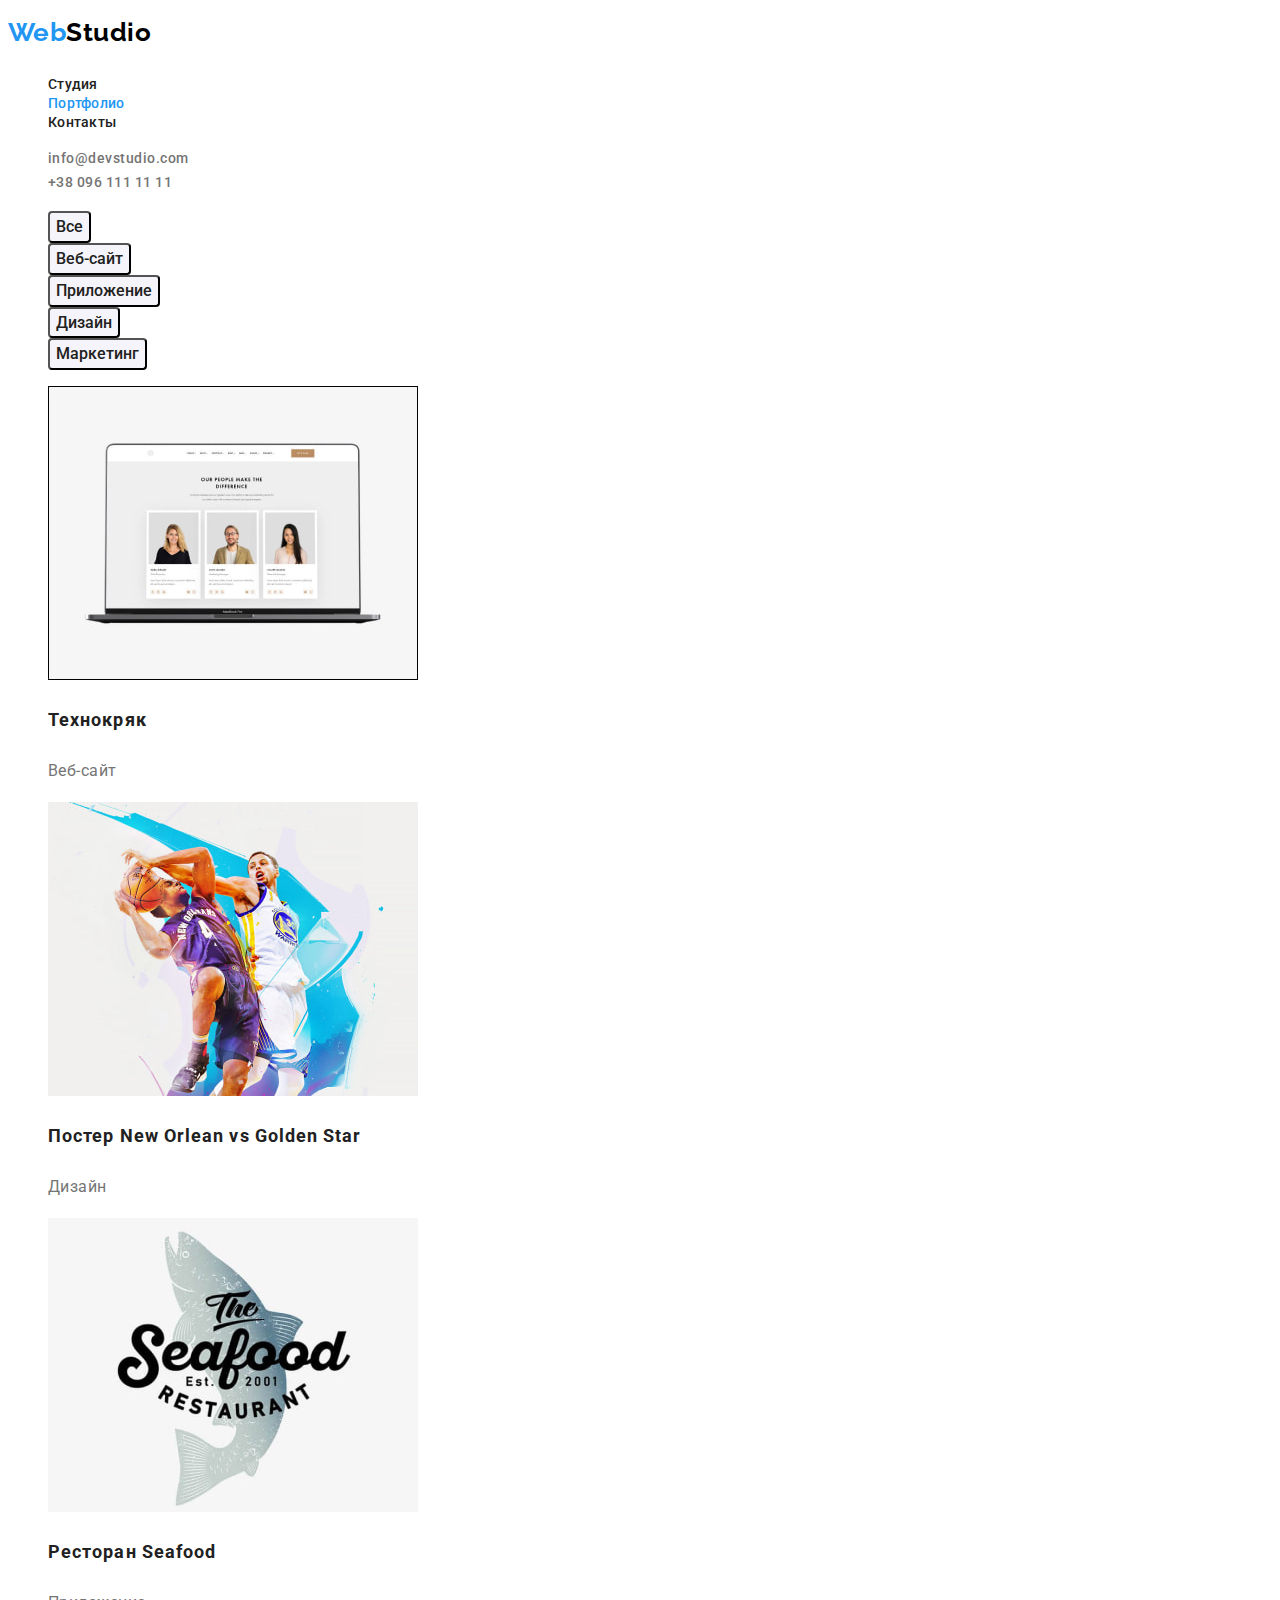
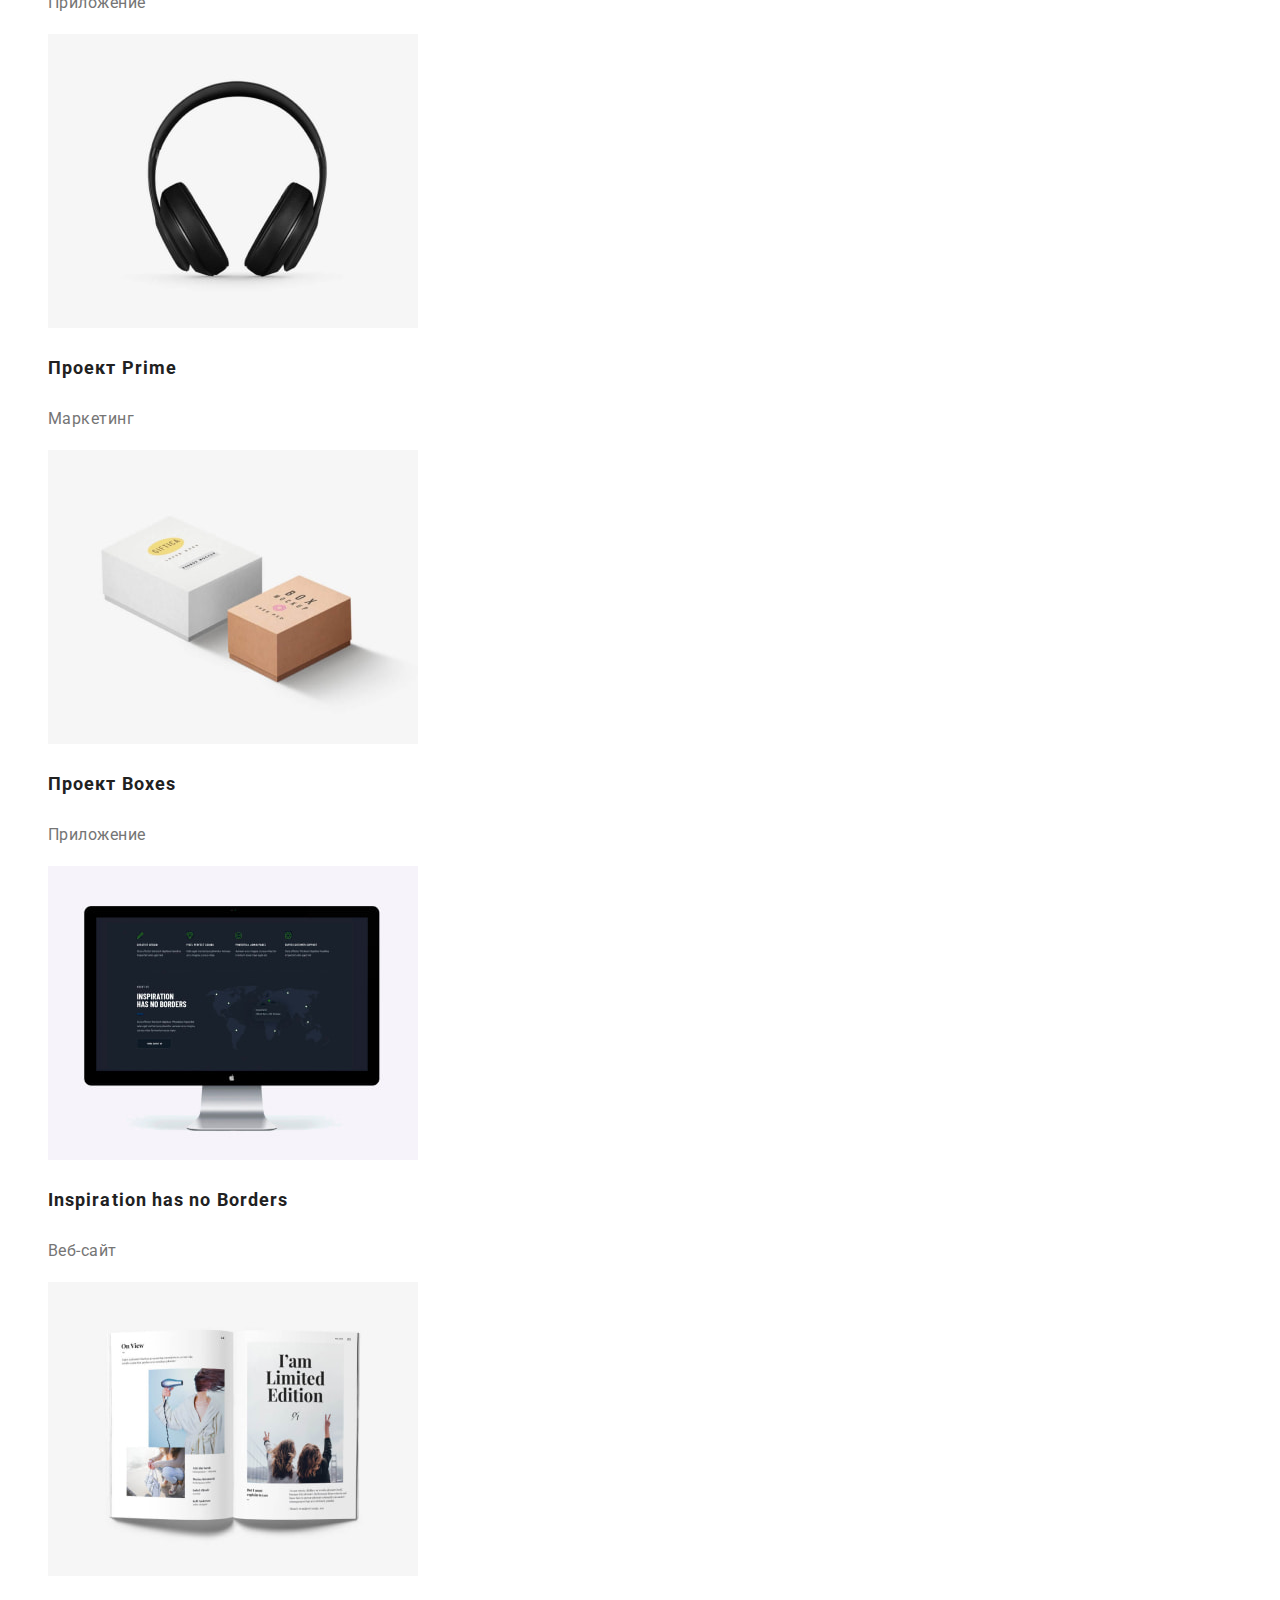
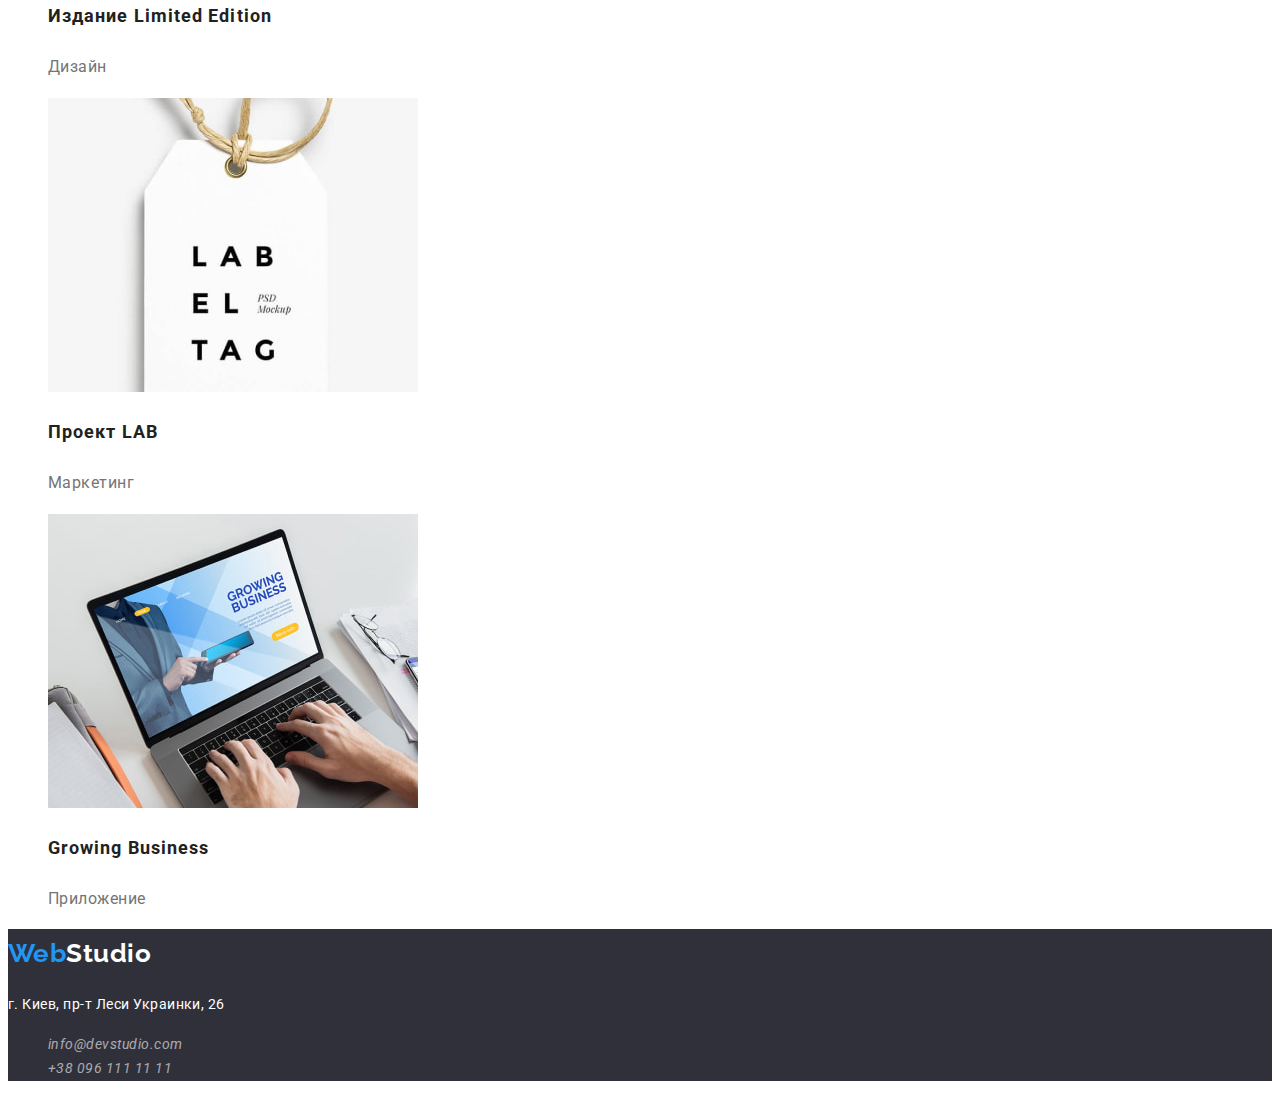
==== portfolio.html @ e74f6090 "Initial commit" ====
<!DOCTYPE html>
<html lang="ru">
  <head>
    <meta charset="UTF-8" />
    <meta http-equiv="X-UA-Compatible" content="IE=edge" />
    <meta name="viewport" content="width=device-width, initial-scale=1.0" />
    <link rel="preconnect" href="https://fonts.googleapis.com" />
    <link rel="preconnect" href="https://fonts.gstatic.com" crossorigin />
    <link
      href="https://fonts.googleapis.com/css2?family=Raleway:wght@700&family=Roboto:wght@400;500;700;900&display=swap"
      rel="stylesheet"
    />
    <link rel="stylesheet" href="css/main.css" />
    <title>Портфолио</title>
  </head>
  <body>
    <header class="header">
      <a href="index.html" lang="en" class="header-link link"
        ><span class="logo">Web</span>Studio</a
      >
      <nav>
        <ul class="main-nav list">
          <li><a href="index.html" class="main-nav-list link"> Студия </a></li>
          <li>
            <a href="./portfolio.html" class="main-nav-list link">
              <span class="color-portfolio">Портфолио</span></a
            >
          </li>
          <li><a href="" class="main-nav-list link">Контакты</a></li>
        </ul>
      </nav>
      <ul class="aught-nav list">
        <li>
          <a href="mailto:info@devstudio.com" class="aught-nav-link link">info@devstudio.com</a>
        </li>
        <li><a href="tel:+380961111111" class="aught-nav-link link">+38 096 111 11 11</a></li>
      </ul>
    </header>

    <!-- MAIN -->
    <main>
      <section>
        <!-- кнопки -->
        <h1 hidden>Наши работы</h1>
        <ul class="buttons list">
          <li><button type="button" class="button">Все</button></li>
          <li><button type="button" class="button">Веб-сайт</button></li>
          <li><button type="button" class="button">Приложение</button></li>
          <li><button type="button" class="button">Дизайн</button></li>
          <li><button type="button" class="button">Маркетинг</button></li>
        </ul>
        <!-- Список работ -->
        <h2 hidden>Список работ</h2>
        <ul class="works list">
          <li class="works-list">
            <img src="Images/crack.jpg" alt="Веб-сайт" width="370" />
            <h3>Технокряк</h3>
            <p>Веб-сайт</p>
          </li>
          <li class="works-list">
            <img src="Images/poster.jpg" alt="Постер" width="370" />
            <h3>Постер New Orlean vs Golden Star</h3>
            <p>Дизайн</p>
          </li>
          <li class="works-list">
            <img src="Images/seafood.jpg" alt="Логотип" width="370" />
            <h3>Ресторан Seafood</h3>
            <p>Приложение</p>
          </li>
          <li class="works-list">
            <img src="Images/prime.jpg" alt="Наушники" width="370" />
            <h3>Проект Prime</h3>
            <p>Маркетинг</p>
          </li>
          <li class="works-list">
            <img src="Images/Booxes.jpg" alt="Коробки" width="370" />
            <h3>Проект Boxes</h3>
            <p>Приложение</p>
          </li>
          <li class="works-list">
            <img src="Images/insparation.jpg" alt="Веб-сайт" width="370" />
            <h3>Inspiration has no Borders</h3>
            <p>Веб-сайт</p>
          </li>
          <li class="works-list">
            <img src="Images/book.jpg" alt="Книга" width="370" />
            <h3>Издание Limited Edition</h3>
            <p>Дизайн</p>
          </li>
          <li class="works-list">
            <img src="Images/lab.jpg" alt="Лейбла" width="370" />
            <h3>Проект LAB</h3>
            <p>Маркетинг</p>
          </li>
          <li class="works-list">
            <img src="Images/growing.jpg" alt="Веб-сайт" width="370" />
            <h3>Growing Business</h3>
            <p>Приложение</p>
          </li>
        </ul>
      </section>
    </main>
    <footer class="footer">
      <a href="index.html" lang="en" class="link"><span class="logo">Web</span>Studio</a>
      <address class="footer-address">
        <p>г. Киев, пр-т Леси Украинки, 26</p>
        <ul class="footer-address-list list">
          <li>
            <a href="mailto:info@devstudio.com" class="footer-address-link link"
              >info@devstudio.com</a
            >
          </li>
          <li>
            <a href="tel:+380961111111" class="footer-address-link link">+38 096 111 11 11</a>
          </li>
        </ul>
      </address>
    </footer>
  </body>
</html>
---- css/main.css ----
/* color-hero-logo : FFFFFF 

primary-color-text :  #757575
secondary-color-text : #212121
acent-color #2196F3
*/

:root {
  --primary-color-text: #757575;
  --secondary-color-text: #212121;
  --color-hero: #ffffff;
  --acent-color-button-text: #f5f4fa;
  --acent-color-button-background: #2196f3;
  --acent-color-text: #2196f3;
  --color-button-background: #f5f4fa;
}

body {
  font-family: 'Roboto', sans-serif;
  color: var(--primary-color-text);
  font-style: normal;
  letter-spacing: 0.03em;
  font-weight: 400;
}
.link {
  color: inherit;
  text-decoration: none;
}
.list {
  list-style-type: none;
}
.header-link {
  color: #000000;
  font-family: 'Raleway', sans-serif;

  font-weight: 700;
  font-size: 26px;
  line-height: 1.92;
}

.logo {
  color: var(--acent-color-text);
}
.color-studio {
  color: var(--acent-color-text);
}
.color-portfolio {
  color: var(--acent-color-text);
}
/* главная навигация */
.main-nav .main-nav-list:hover,
.main-nav .main-nav-list:focus {
  color: var(--acent-color-text);
}

.main-nav-list {
  font-weight: 500;
  font-size: 14px;
  line-height: 1.14;
  letter-spacing: 0.02em;
  color: var(--secondary-color-text);
}
/* навигация на внеш.ресурсы */
.aught-nav-link {
  font-weight: 500;
  font-size: 14px;
  line-height: 1.71;
}

.aught-nav .aught-nav-link:hover,
.aught-nav .aught-nav-link:focus {
  color: var(--acent-color-text);
}
/* герой */
.hero {
  background-color: #2f303a;
}

.hero-title {
  font-weight: 900;
  font-size: 44px;
  line-height: 1.36;
  /* or 136% */

  text-align: center;
  letter-spacing: 0.06em;
  text-transform: uppercase;
  color: var(--color-hero);
}

.hero-btn {
  font-family: inherit;
  font-weight: 700;
  font-size: 16px;
  line-height: 1.87;

  letter-spacing: 0.06em;
  align-items: center;
  text-align: center;
  color: var(--color-hero);
  background: #2196f3;
  box-shadow: 0px 4px 4px rgba(0, 0, 0, 0.15);
  border-radius: 4px;
}
/* цености */
.values-list > h3 {
  color: var(--secondary-color-text);
  font-weight: 700;
  font-size: 14px;
  line-height: 1.14;
  text-transform: uppercase;
}
.values-list > p {
  font-size: 14px;
  line-height: 1.71;
}
/* о нас  */
.about > h2 {
  font-weight: 700;
  font-size: 36px;
  line-height: 1.16;
  text-align: center;
  color: var(--secondary-color-text);
}
/* команда  */
.teams > h2 {
  font-weight: 700;
  font-size: 36px;
  line-height: 1.16;
  text-align: center;
  color: var(--secondary-color-text);
}
.teams-list > h3 {
  font-weight: 500;
  font-size: 16px;
  line-height: 1.18;
  /* identical to box height */
  color: var(--secondary-color-text);
}
.teams-list > p {
  font-size: 16px;
  line-height: 1.18;
  /* identical to box height */
}
/* футтер */
.footer {
  background-color: #2f303a;
  color: #ffffff;
}
.footer > a {
  font-family: 'Raleway', sans-serif;

  font-weight: 700;
  font-size: 26px;
  line-height: 1.92;
}

.footer-address > p {
  font-style: normal;
  font-size: 14px;
  line-height: 1.71;
}

.footer-address-link {
  font-size: 14px;
  line-height: 1.71;
  color: rgba(255, 255, 255, 0.6);
}

.footer-address-list .footer-address-link:hover,
.footer-address-list .footer-address-link:focus {
  color: var(--acent-color-text);
}
/* Потфолио */

.button {
  font-family: inherit;
  font-weight: 500;
  font-size: 16px;
  line-height: 1.62;
  /* identical to box height, or 162% */

  text-align: center;
  color: var(--secondary-color-text);
  background: var(--color-button-background);
  border-radius: 4px;
}
.button {
  cursor: pointer;
}

.buttons .button:hover,
.buttons .button:focus {
  color: var(--acent-color-button-text);
  background: var(--acent-color-button-background);
}

.works-list > h3 {
  color: var(--secondary-color-text);
  font-weight: 700;
  font-size: 18px;
  line-height: 2;
  /* identical to box height, or 200% */
  letter-spacing: 0.06em;
}
.works-list > p {
  font-size: 16px;
  line-height: 1.87;

  /* identical to box height, or 187% */
}
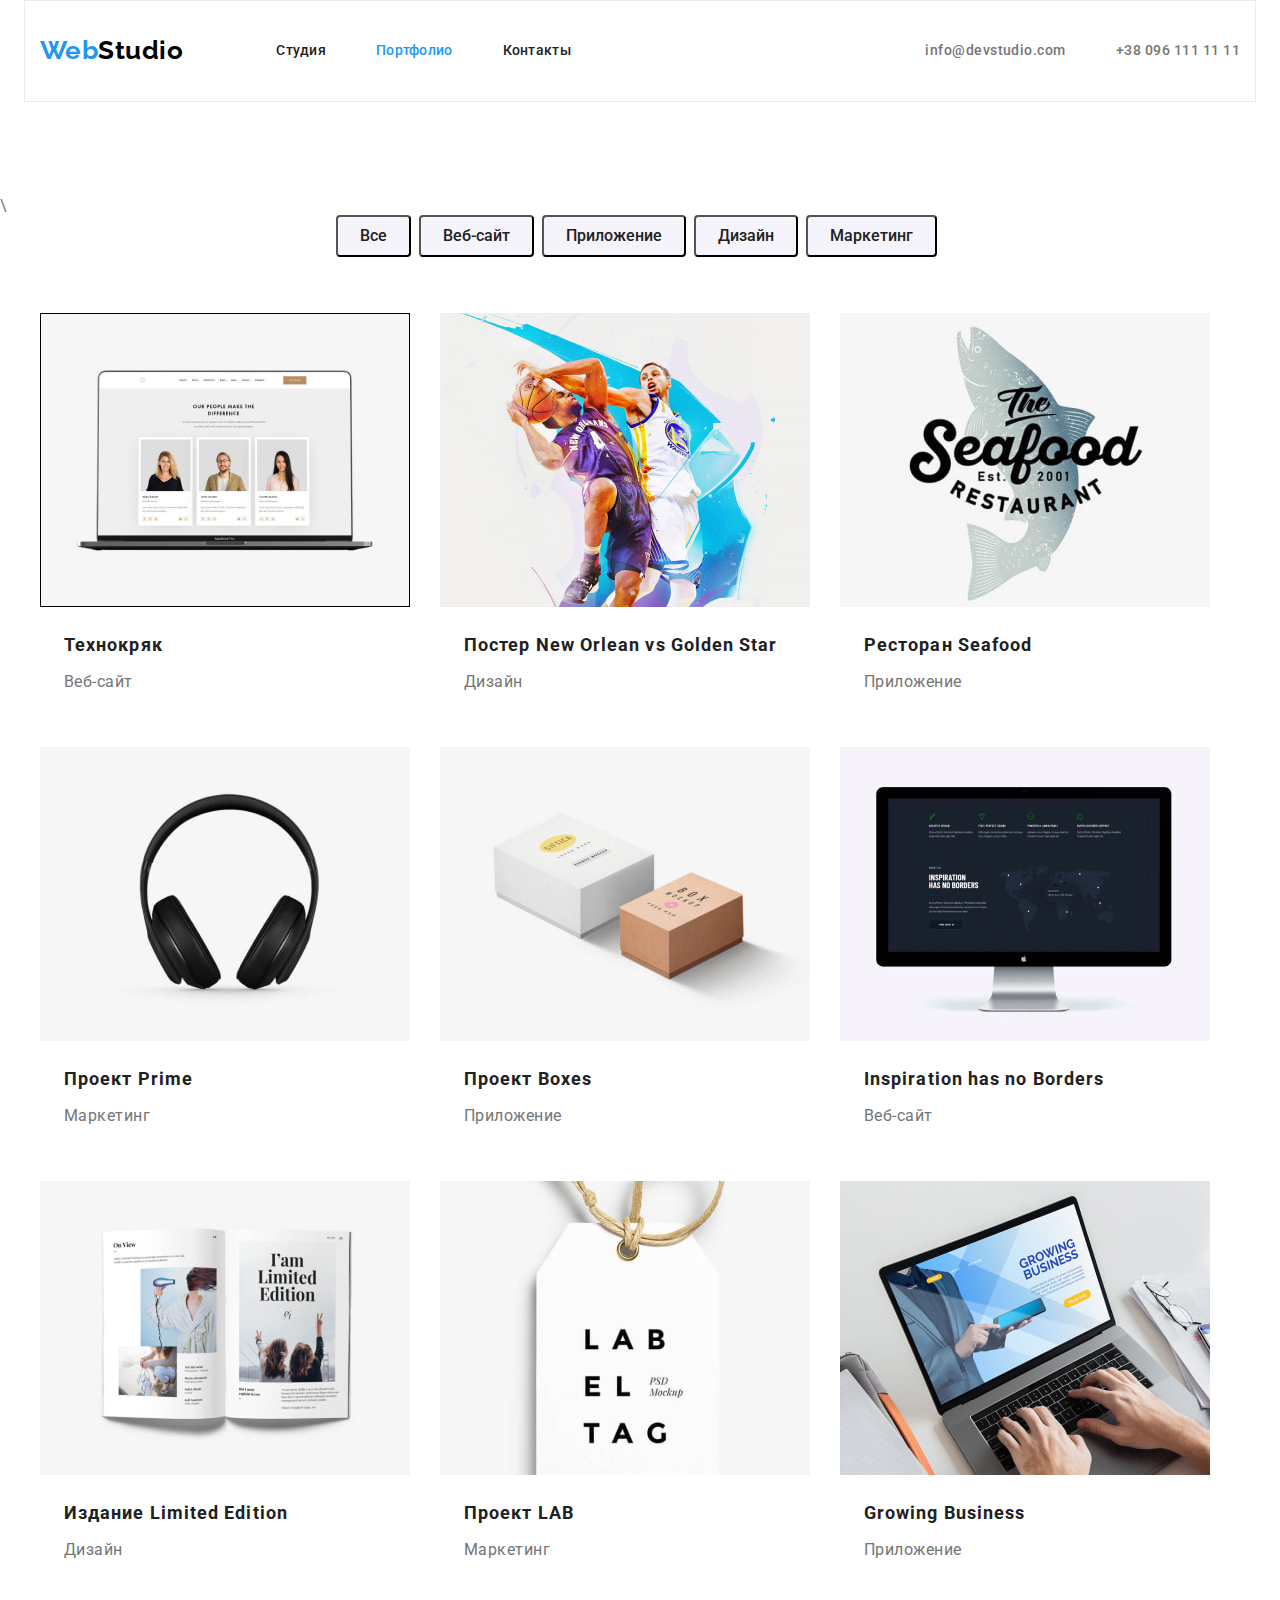
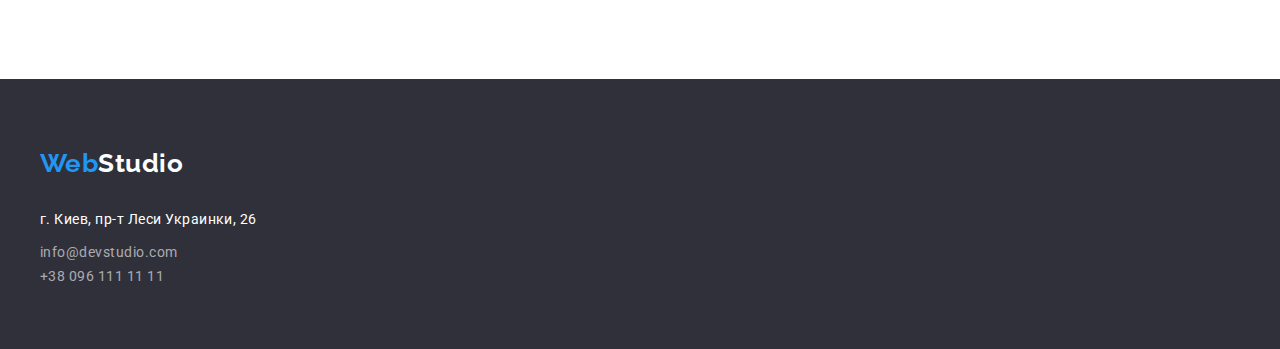
==== commit c91b9539: "final" ====
--- a/portfolio.html
+++ b/portfolio.html
@@ -10,111 +10,182 @@
       href="https://fonts.googleapis.com/css2?family=Raleway:wght@700&family=Roboto:wght@400;500;700;900&display=swap"
       rel="stylesheet"
     />
+    <link
+      rel="stylesheet"
+      href="https://cdnjs.cloudflare.com/ajax/libs/modern-normalize/1.1.0/modern-normalize.min.css"
+      integrity="sha512-wpPYUAdjBVSE4KJnH1VR1HeZfpl1ub8YT/NKx4PuQ5NmX2tKuGu6U/JRp5y+Y8XG2tV+wKQpNHVUX03MfMFn9Q=="
+      crossorigin="anonymous"
+      referrerpolicy="no-referrer"
+    />
     <link rel="stylesheet" href="css/main.css" />
     <title>Портфолио</title>
   </head>
   <body>
     <header class="header">
-      <a href="index.html" lang="en" class="header-link link"
-        ><span class="logo">Web</span>Studio</a
-      >
-      <nav>
-        <ul class="main-nav list">
-          <li><a href="index.html" class="main-nav-list link"> Студия </a></li>
-          <li>
-            <a href="./portfolio.html" class="main-nav-list link">
-              <span class="color-portfolio">Портфолио</span></a
-            >
+      <div class="container content-header">
+        <a href="/index.html" lang="en" class="header-link link"
+          ><span class="logo">Web</span>Studio</a
+        >
+        <nav class="nav">
+          <ul class="main-nav list">
+            <li class="nav-item">
+              <a href="index.html" class="main-nav-link link"> Студия</a>
+            </li>
+            <li class="nav-item">
+              <a href="./portfolio.html" class="main-nav-link link">
+                <span class="color-portfolio">Портфолио</span></a
+              >
+            </li>
+            <li class="nav-item"><a href="" class="main-nav-link link">Контакты</a></li>
+          </ul>
+        </nav>
+        <ul class="aught-nav list">
+          <li class="aught-nav-item">
+            <a href="mailto:info@devstudio.com" class="aught-nav-link link">info@devstudio.com</a>
           </li>
-          <li><a href="" class="main-nav-list link">Контакты</a></li>
+          <li><a href="tel:+380961111111" class="aught-nav-link link">+38 096 111 11 11</a></li>
         </ul>
-      </nav>
-      <ul class="aught-nav list">
-        <li>
-          <a href="mailto:info@devstudio.com" class="aught-nav-link link">info@devstudio.com</a>
-        </li>
-        <li><a href="tel:+380961111111" class="aught-nav-link link">+38 096 111 11 11</a></li>
-      </ul>
+      </div>
     </header>
 
     <!-- MAIN -->
     <main>
-      <section>
-        <!-- кнопки -->
-        <h1 hidden>Наши работы</h1>
-        <ul class="buttons list">
-          <li><button type="button" class="button">Все</button></li>
-          <li><button type="button" class="button">Веб-сайт</button></li>
-          <li><button type="button" class="button">Приложение</button></li>
-          <li><button type="button" class="button">Дизайн</button></li>
-          <li><button type="button" class="button">Маркетинг</button></li>
-        </ul>
-        <!-- Список работ -->
-        <h2 hidden>Список работ</h2>
-        <ul class="works list">
-          <li class="works-list">
-            <img src="Images/crack.jpg" alt="Веб-сайт" width="370" />
-            <h3>Технокряк</h3>
-            <p>Веб-сайт</p>
-          </li>
-          <li class="works-list">
-            <img src="Images/poster.jpg" alt="Постер" width="370" />
-            <h3>Постер New Orlean vs Golden Star</h3>
-            <p>Дизайн</p>
-          </li>
-          <li class="works-list">
-            <img src="Images/seafood.jpg" alt="Логотип" width="370" />
-            <h3>Ресторан Seafood</h3>
-            <p>Приложение</p>
-          </li>
-          <li class="works-list">
-            <img src="Images/prime.jpg" alt="Наушники" width="370" />
-            <h3>Проект Prime</h3>
-            <p>Маркетинг</p>
-          </li>
-          <li class="works-list">
-            <img src="Images/Booxes.jpg" alt="Коробки" width="370" />
-            <h3>Проект Boxes</h3>
-            <p>Приложение</p>
-          </li>
-          <li class="works-list">
-            <img src="Images/insparation.jpg" alt="Веб-сайт" width="370" />
-            <h3>Inspiration has no Borders</h3>
-            <p>Веб-сайт</p>
-          </li>
-          <li class="works-list">
-            <img src="Images/book.jpg" alt="Книга" width="370" />
-            <h3>Издание Limited Edition</h3>
-            <p>Дизайн</p>
-          </li>
-          <li class="works-list">
-            <img src="Images/lab.jpg" alt="Лейбла" width="370" />
-            <h3>Проект LAB</h3>
-            <p>Маркетинг</p>
-          </li>
-          <li class="works-list">
-            <img src="Images/growing.jpg" alt="Веб-сайт" width="370" />
-            <h3>Growing Business</h3>
-            <p>Приложение</p>
-          </li>
-        </ul>
+      <section class="portfolio-section section">
+        <!-- кнопки -->\
+        <div class="container">
+          <h1 hidden>Наши работы</h1>
+          <ul class="buttons list">
+            <li><button type="button" class="button">Все</button></li>
+            <li><button type="button" class="button">Веб-сайт</button></li>
+            <li><button type="button" class="button">Приложение</button></li>
+            <li><button type="button" class="button">Дизайн</button></li>
+            <li><button type="button" class="button">Маркетинг</button></li>
+          </ul>
+          <!-- Список работ -->
+          <h2 hidden>Список работ</h2>
+          <ul class="works list">
+            <li class="work-item">
+              <article class="work-article">
+                <div class="thumb">
+                  <img src="Images/crack.jpg" alt="Веб-сайт" width="370" />
+                </div>
+                <div class="item-content">
+                  <h3>Технокряк</h3>
+                  <p>Веб-сайт</p>
+                </div>
+              </article>
+            </li>
+            <li class="work-item">
+              <article class="work-article">
+                <div class="thumb">
+                  <img src="Images/poster.jpg" alt="Постер" width="370" />
+                </div>
+                <div class="item-content">
+                  <h3>Постер New Orlean vs Golden Star</h3>
+                  <p>Дизайн</p>
+                </div>
+              </article>
+            </li>
+            <li class="work-item">
+              <article class="work-article">
+                <div class="thumb">
+                  <img src="Images/seafood.jpg" alt="Логотип" width="370" />
+                </div>
+                <div class="item-content">
+                  <h3>Ресторан Seafood</h3>
+                  <p>Приложение</p>
+                </div>
+              </article>
+            </li>
+            <li class="work-item">
+              <article class="work-article">
+                <div class="thumb">
+                  <img src="Images/prime.jpg" alt="Наушники" width="370" />
+                </div>
+                <div class="item-content">
+                  <h3>Проект Prime</h3>
+                  <p>Маркетинг</p>
+                </div>
+              </article>
+            </li>
+            <li class="work-item">
+              <article class="work-article">
+                <div class="thumb">
+                  <img src="Images/Booxes.jpg" alt="Коробки" width="370" />
+                </div>
+                <div class="item-content">
+                  <h3>Проект Boxes</h3>
+                  <p>Приложение</p>
+                </div>
+              </article>
+            </li>
+            <li class="work-item">
+              <article class="work-article">
+                <div class="thumb">
+                  <img src="Images/insparation.jpg" alt="Веб-сайт" width="370" />
+                </div>
+                <div class="item-content">
+                  <h3>Inspiration has no Borders</h3>
+                  <p>Веб-сайт</p>
+                </div>
+              </article>
+            </li>
+            <li class="work-item">
+              <article class="work-article">
+                <div class="thumb">
+                  <img src="Images/book.jpg" alt="Книга" width="370" />
+                </div>
+                <div class="item-content">
+                  <h3>Издание Limited Edition</h3>
+                  <p>Дизайн</p>
+                </div>
+              </article>
+            </li>
+            <li class="work-item">
+              <article class="work-article">
+                <div class="thumb">
+                  <img src="Images/lab.jpg" alt="Лейбла" width="370" />
+                </div>
+                <div class="item-content">
+                  <h3>Проект LAB</h3>
+                  <p>Маркетинг</p>
+                </div>
+              </article>
+            </li>
+            <li class="work-item">
+              <article class="work-article">
+                <div class="thumb">
+                  <img src="Images/growing.jpg" alt="Веб-сайт" width="370" />
+                </div>
+                <div class="item-content">
+                  <h3>Growing Business</h3>
+                  <p>Приложение</p>
+                </div>
+              </article>
+            </li>
+          </ul>
+        </div>
       </section>
     </main>
     <footer class="footer">
-      <a href="index.html" lang="en" class="link"><span class="logo">Web</span>Studio</a>
-      <address class="footer-address">
-        <p>г. Киев, пр-т Леси Украинки, 26</p>
-        <ul class="footer-address-list list">
-          <li>
-            <a href="mailto:info@devstudio.com" class="footer-address-link link"
-              >info@devstudio.com</a
-            >
-          </li>
-          <li>
-            <a href="tel:+380961111111" class="footer-address-link link">+38 096 111 11 11</a>
-          </li>
-        </ul>
-      </address>
+      <div class="container container-footer">
+        <a href="/index.html" lang="en" class="footer-link link"
+          ><span class="logo">Web</span>Studio</a
+        >
+        <address class="footer-address">
+          <p>г. Киев, пр-т Леси Украинки, 26</p>
+          <ul class="footer-address-list list">
+            <li>
+              <a href="mailto:info@devstudio.com" class="footer-address-link link"
+                >info@devstudio.com</a
+              >
+            </li>
+            <li>
+              <a href="tel:+380961111111" class="footer-address-link link">+38 096 111 11 11</a>
+            </li>
+          </ul>
+        </address>
+      </div>
     </footer>
   </body>
 </html>
--- a/css/main.css
+++ b/css/main.css
@@ -16,18 +16,39 @@
 }
 
 body {
+  margin: 0;
   font-family: 'Roboto', sans-serif;
   color: var(--primary-color-text);
   font-style: normal;
   letter-spacing: 0.03em;
   font-weight: 400;
 }
+h1,
+h2,
+h3,
+h4,
+p {
+  margin-top: 0;
+  margin-bottom: 0;
+}
+img {
+  display: block;
+  max-width: 100%;
+  height: auto;
+}
 .link {
   color: inherit;
   text-decoration: none;
+  padding-left: 0;
+  margin-right: 0;
+  display: block;
 }
 .list {
   list-style-type: none;
+  padding-left: 0;
+  margin-left: 0;
+  margin-bottom: 0;
+  margin-top: 0;
 }
 .header-link {
   color: #000000;
@@ -36,6 +57,8 @@
   font-weight: 700;
   font-size: 26px;
   line-height: 1.92;
+
+  margin-right: 93px;
 }
 
 .logo {
@@ -47,33 +70,76 @@
 .color-portfolio {
   color: var(--acent-color-text);
 }
-/* главная навигация */
-.main-nav .main-nav-list:hover,
-.main-nav .main-nav-list:focus {
-  color: var(--acent-color-text);
-}
-
-.main-nav-list {
+/* РіР»Р°РІРЅР°СЏ РЅР°РІРёРіР°С†РёСЏ */
+.content-header {
+  display: flex;
+  align-items: center;
+  padding-top: 25px;
+  padding-bottom: 25px;
+  border: 1px solid #ececec;
+}
+.main-nav {
+  display: flex;
+}
+
+.main-nav .main-nav-link:hover,
+.main-nav .main-nav-link:focus {
+  color: var(--acent-color-text);
+}
+
+.main-nav-link {
   font-weight: 500;
   font-size: 14px;
   line-height: 1.14;
   letter-spacing: 0.02em;
   color: var(--secondary-color-text);
 }
-/* навигация на внеш.ресурсы */
+.nav-item {
+  margin-right: 50px;
+}
+.nav-item:last-child {
+  margin-right: 0;
+}
+
+/* РЅР°РІРёРіР°С†РёСЏ РЅР° РІРЅРµС€.СЂРµСЃСѓСЂСЃС‹ */
+.aught-nav {
+  display: flex;
+  margin-left: auto;
+}
 .aught-nav-link {
   font-weight: 500;
   font-size: 14px;
   line-height: 1.71;
 }
 
+.aught-nav-item {
+  margin-right: 50px;
+}
+aught-nav-item:last-child {
+  margin-right: 50px;
+}
 .aught-nav .aught-nav-link:hover,
 .aught-nav .aught-nav-link:focus {
   color: var(--acent-color-text);
 }
-/* герой */
+
+.container {
+  width: 1200px;
+  margin-left: auto;
+  margin-right: auto;
+  padding-left: 15px;
+  padding-right: 15px;
+}
+
+/* РіРµСЂРѕР№ */
+
+.hero-section {
+  padding-top: 200px;
+  padding-bottom: 200px;
+}
 .hero {
   background-color: #2f303a;
+  text-align: center;
 }
 
 .hero-title {
@@ -82,10 +148,10 @@
   line-height: 1.36;
   /* or 136% */
 
-  text-align: center;
   letter-spacing: 0.06em;
   text-transform: uppercase;
   color: var(--color-hero);
+  margin-bottom: 30px;
 }
 
 .hero-btn {
@@ -101,77 +167,132 @@
   background: #2196f3;
   box-shadow: 0px 4px 4px rgba(0, 0, 0, 0.15);
   border-radius: 4px;
-}
-/* цености */
+  min-width: 200px;
+  padding: 10px 30px;
+}
+
+.section {
+  padding-top: 94px;
+  padding-bottom: 94px;
+}
+
+/* С†РµРЅРѕСЃС‚Рё */
+.values-lists {
+  display: flex;
+}
+.values-list {
+  margin-right: 30px;
+}
+.values-list:last-child {
+  margin-right: 0;
+}
+
 .values-list > h3 {
   color: var(--secondary-color-text);
   font-weight: 700;
   font-size: 14px;
   line-height: 1.14;
   text-transform: uppercase;
+  margin-bottom: 10px;
 }
 .values-list > p {
   font-size: 14px;
   line-height: 1.71;
 }
-/* о нас  */
-.about > h2 {
+/* Рѕ РЅР°СЃ  */
+.about h2 {
   font-weight: 700;
   font-size: 36px;
   line-height: 1.16;
   text-align: center;
   color: var(--secondary-color-text);
-}
-/* команда  */
-.teams > h2 {
+  margin-bottom: 50px;
+}
+.about-lists {
+  display: flex;
+}
+.about-list {
+  margin-right: 30px;
+}
+.about-list:last-child {
+  margin-right: 0;
+}
+/* РєРѕРјР°РЅРґР°  */
+.teams-lists {
+  display: flex;
+}
+.teams h2 {
   font-weight: 700;
   font-size: 36px;
   line-height: 1.16;
   text-align: center;
   color: var(--secondary-color-text);
-}
-.teams-list > h3 {
+  margin-bottom: 50px;
+}
+.team-list {
+  margin-right: 30px;
+  text-align: center;
+}
+.team-list:last-child {
+  margin-right: 0;
+}
+.team-list > img {
+  margin-bottom: 30px;
+}
+.team-list > h3 {
   font-weight: 500;
   font-size: 16px;
   line-height: 1.18;
   /* identical to box height */
   color: var(--secondary-color-text);
-}
-.teams-list > p {
+  margin-bottom: 30px;
+}
+.team-list > p {
   font-size: 16px;
   line-height: 1.18;
   /* identical to box height */
-}
-/* футтер */
+  padding-bottom: 30px;
+}
+
+/* С„СѓС‚С‚РµСЂ */
 .footer {
   background-color: #2f303a;
   color: #ffffff;
-}
-.footer > a {
+  padding-top: 60px;
+  padding-bottom: 60px;
+}
+
+.footer-link {
   font-family: 'Raleway', sans-serif;
 
   font-weight: 700;
   font-size: 26px;
   line-height: 1.92;
+  margin-bottom: 20px;
 }
 
 .footer-address > p {
   font-style: normal;
   font-size: 14px;
   line-height: 1.71;
+  margin-bottom: 9px;
 }
 
 .footer-address-link {
   font-size: 14px;
   line-height: 1.71;
   color: rgba(255, 255, 255, 0.6);
-}
-
+  font-style: normal;
+  margin-bottom: 9px;
+}
+.footer-address-link:last-child {
+  margin-bottom: 0px;
+}
 .footer-address-list .footer-address-link:hover,
 .footer-address-list .footer-address-link:focus {
   color: var(--acent-color-text);
 }
-/* Потфолио */
+/* РџРѕС‚С„РѕР»РёРѕ */
 
 .button {
   font-family: inherit;
@@ -188,14 +309,36 @@
 .button {
   cursor: pointer;
 }
-
+.buttons {
+  display: flex;
+  justify-content: center;
+}
+.button {
+  margin-right: 8px;
+  padding: 6px 22px;
+  margin-bottom: 56px;
+}
+.button:last-child {
+  margin-right: 8px;
+}
 .buttons .button:hover,
 .buttons .button:focus {
   color: var(--acent-color-button-text);
   background: var(--acent-color-button-background);
 }
 
-.works-list > h3 {
+.works {
+  display: flex;
+  flex-wrap: wrap;
+  margin-left: -30px;
+  margin-top: -30px;
+}
+.works > .work-item {
+  flex-basis: calc(100%-30 - 30px);
+  margin-left: 30px;
+  margin-top: 30px;
+}
+.work-item h3 {
   color: var(--secondary-color-text);
   font-weight: 700;
   font-size: 18px;
@@ -203,9 +346,17 @@
   /* identical to box height, or 200% */
   letter-spacing: 0.06em;
 }
-.works-list > p {
+.work-item p {
   font-size: 16px;
   line-height: 1.87;
 
   /* identical to box height, or 187% */
 }
+
+.item-content {
+  padding: 20px 24px;
+}
+
+.item-content > h3 {
+  margin-bottom: 4px;
+}
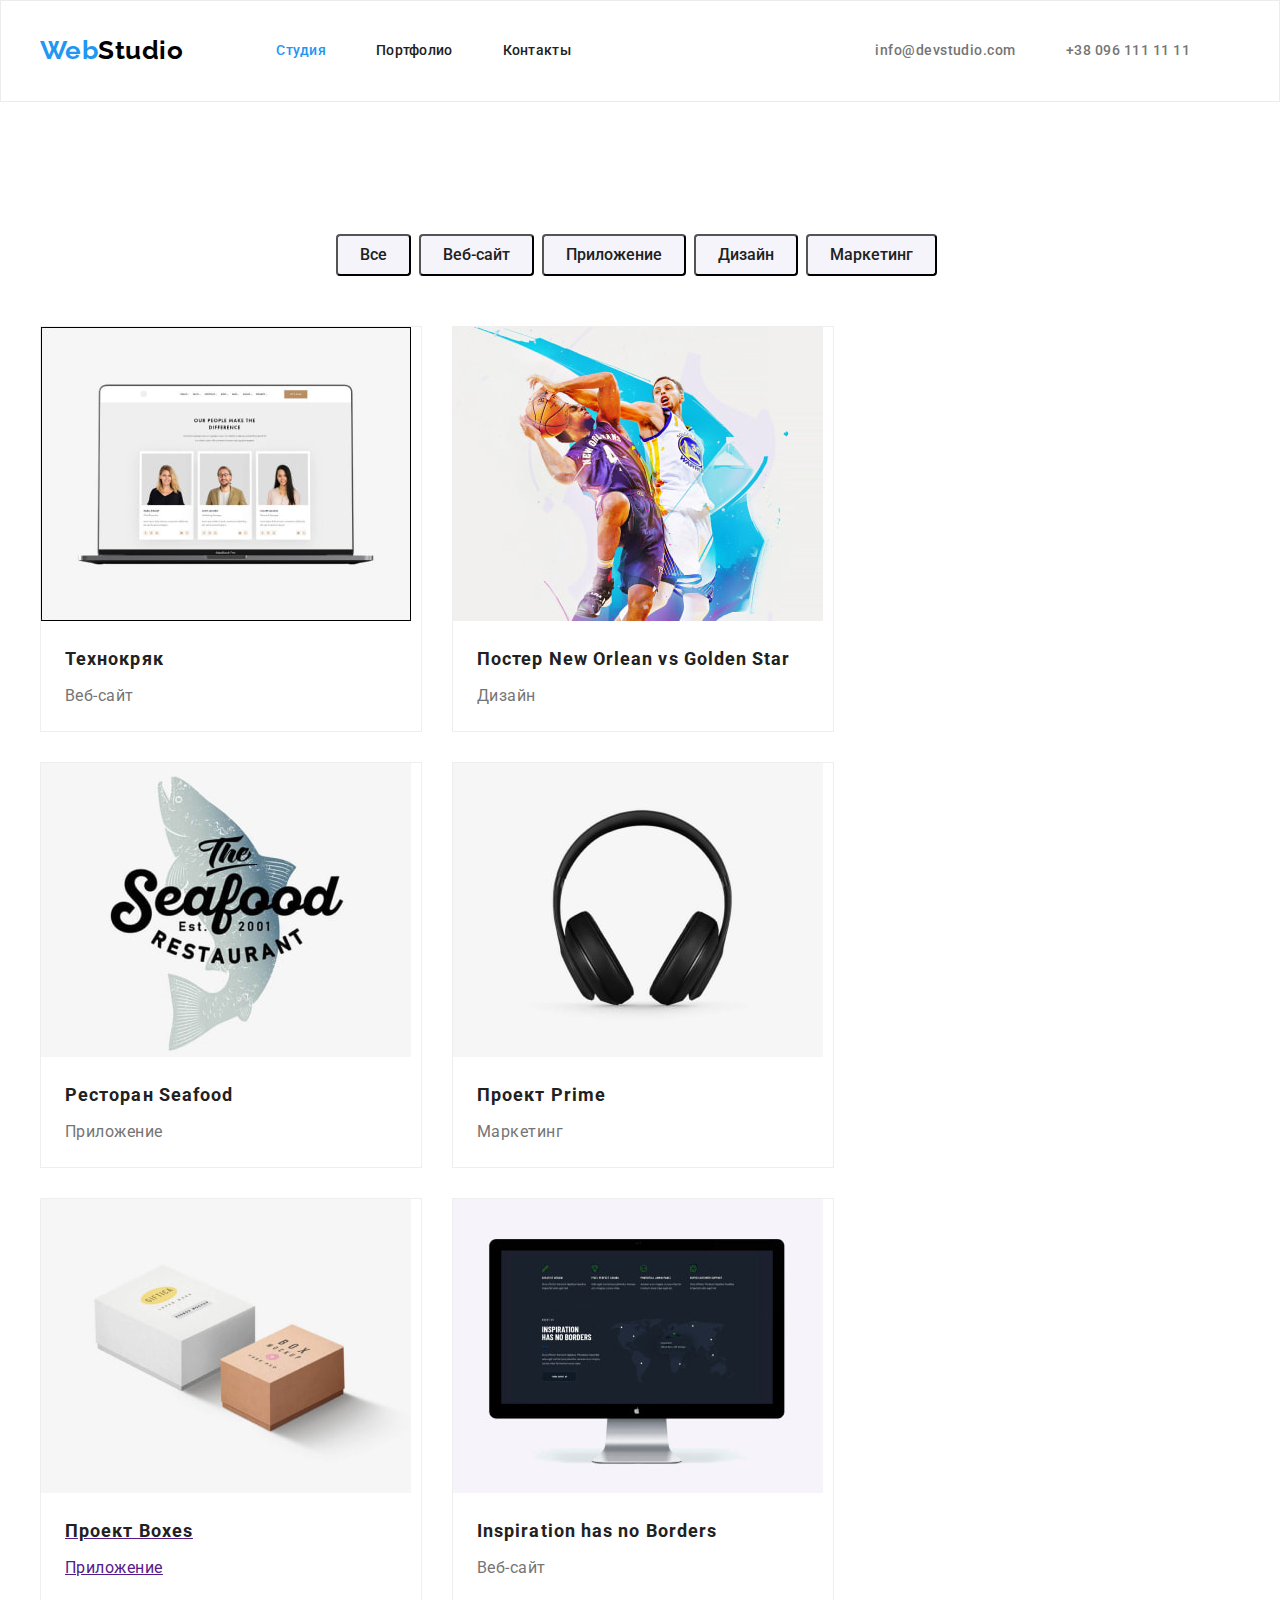
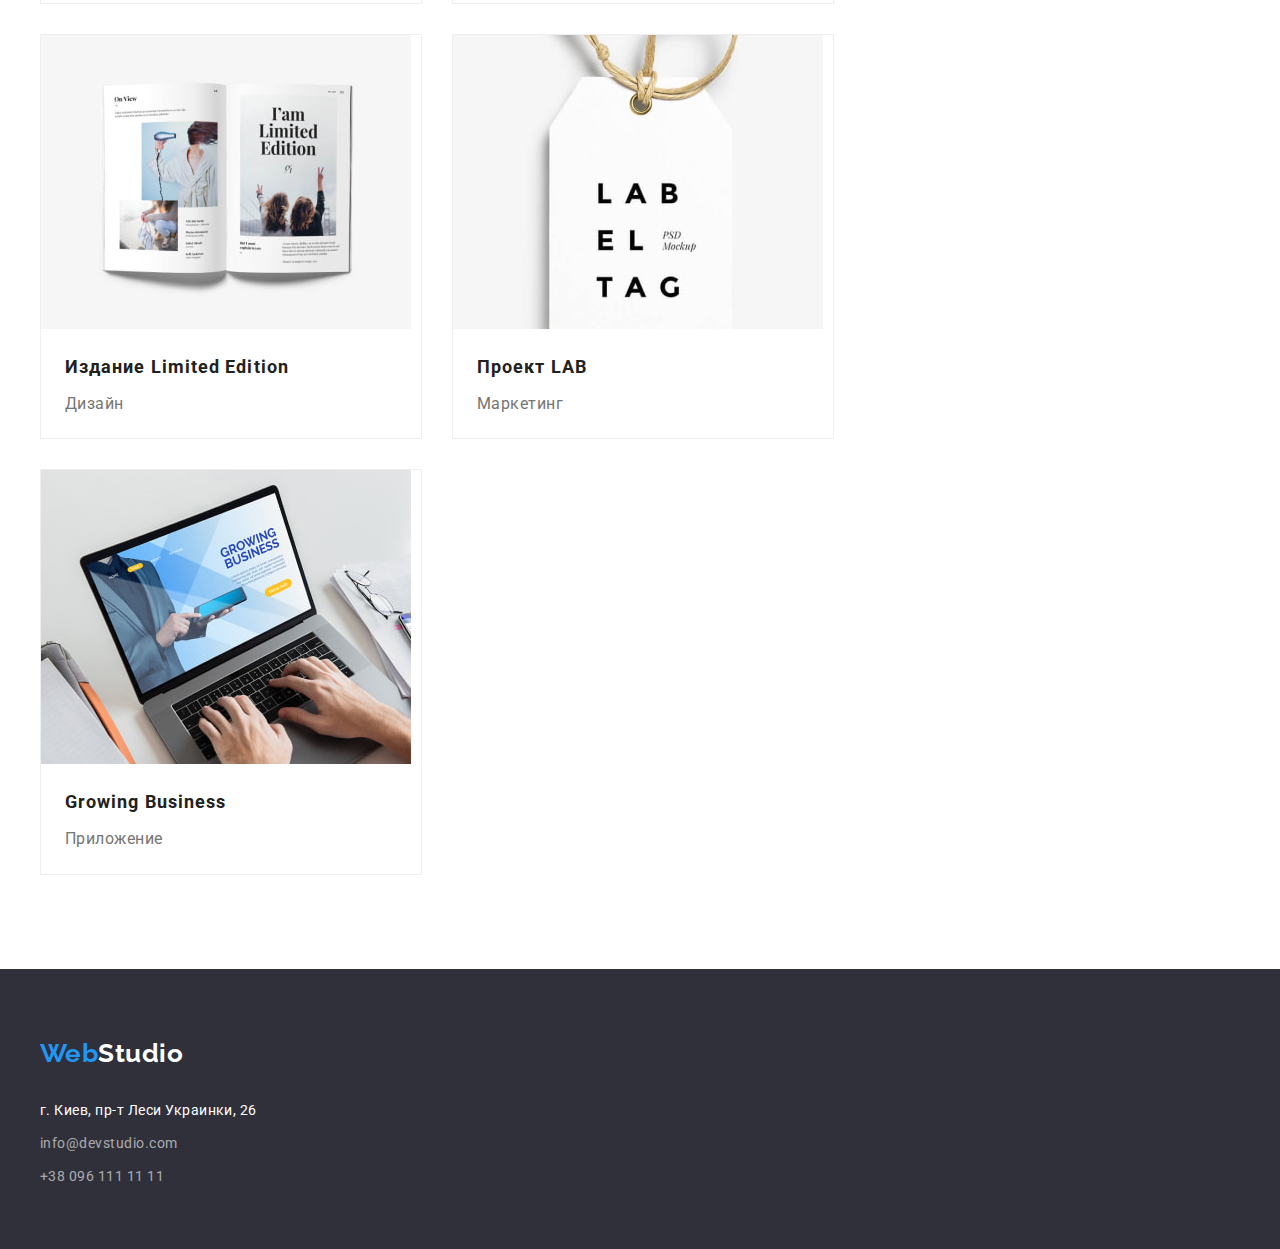
==== commit 16ed8719: "Правки от ментора" ====
--- a/portfolio.html
+++ b/portfolio.html
@@ -29,21 +29,24 @@
         <nav class="nav">
           <ul class="main-nav list">
             <li class="nav-item">
-              <a href="index.html" class="main-nav-link link"> Студия</a>
+              <a href="index.html" class="main-nav-link link">
+                <span class="color-studio">Студия</span></a
+              >
             </li>
             <li class="nav-item">
-              <a href="./portfolio.html" class="main-nav-link link">
-                <span class="color-portfolio">Портфолио</span></a
-              >
+              <a href="./portfolio.html" class="main-nav-link link"> Портфолио</a>
             </li>
-            <li class="nav-item"><a href="" class="main-nav-link link">Контакты</a></li>
+            <li class="nav-item">
+              <a href="" class="main-nav-link link">Контакты</a>
+            </li>
           </ul>
         </nav>
         <ul class="aught-nav list">
           <li class="aught-nav-item">
             <a href="mailto:info@devstudio.com" class="aught-nav-link link">info@devstudio.com</a>
           </li>
-          <li><a href="tel:+380961111111" class="aught-nav-link link">+38 096 111 11 11</a></li>
+          
+          <li class="aught-nav-item"><a href="tel:+380961111111" class="aught-nav-link link">+38 096 111 11 11</a></li>
         </ul>
       </div>
     </header>
@@ -51,21 +54,21 @@
     <!-- MAIN -->
     <main>
       <section class="portfolio-section section">
-        <!-- кнопки -->\
+        <!-- кнопки -->
         <div class="container">
-          <h1 hidden>Наши работы</h1>
+          <h1 class="hidden-title">Наши работы</h1>
           <ul class="buttons list">
-            <li><button type="button" class="button">Все</button></li>
-            <li><button type="button" class="button">Веб-сайт</button></li>
-            <li><button type="button" class="button">Приложение</button></li>
-            <li><button type="button" class="button">Дизайн</button></li>
-            <li><button type="button" class="button">Маркетинг</button></li>
+            <li class="button-list"><button type="button" class="button">Все</button></li>
+            <li class="button-list"><button type="button" class="button">Веб-сайт</button></li>
+            <li class="button-list"><button type="button" class="button">Приложение</button></li>
+            <li class="button-list"><button type="button" class="button">Дизайн</button></li>
+            <li class="button-list"><button type="button" class="button">Маркетинг</button></li>
           </ul>
           <!-- Список работ -->
           <h2 hidden>Список работ</h2>
           <ul class="works list">
             <li class="work-item">
-              <article class="work-article">
+              <a href="" class="work-article link">
                 <div class="thumb">
                   <img src="Images/crack.jpg" alt="Веб-сайт" width="370" />
                 </div>
@@ -73,10 +76,10 @@
                   <h3>Технокряк</h3>
                   <p>Веб-сайт</p>
                 </div>
-              </article>
+              </a>
             </li>
             <li class="work-item">
-              <article class="work-article">
+              <a href="" class="work-article link">
                 <div class="thumb">
                   <img src="Images/poster.jpg" alt="Постер" width="370" />
                 </div>
@@ -84,10 +87,10 @@
                   <h3>Постер New Orlean vs Golden Star</h3>
                   <p>Дизайн</p>
                 </div>
-              </article>
+              </a>
             </li>
             <li class="work-item">
-              <article class="work-article">
+              <a href="" class="work-article link">
                 <div class="thumb">
                   <img src="Images/seafood.jpg" alt="Логотип" width="370" />
                 </div>
@@ -95,10 +98,10 @@
                   <h3>Ресторан Seafood</h3>
                   <p>Приложение</p>
                 </div>
-              </article>
+              </a>
             </li>
             <li class="work-item">
-              <article class="work-article">
+              <a href="" class="work-article link">
                 <div class="thumb">
                   <img src="Images/prime.jpg" alt="Наушники" width="370" />
                 </div>
@@ -106,10 +109,10 @@
                   <h3>Проект Prime</h3>
                   <p>Маркетинг</p>
                 </div>
-              </article>
+              </a>
             </li>
             <li class="work-item">
-              <article class="work-article">
+              <a href="" ="work-article link">
                 <div class="thumb">
                   <img src="Images/Booxes.jpg" alt="Коробки" width="370" />
                 </div>
@@ -117,10 +120,10 @@
                   <h3>Проект Boxes</h3>
                   <p>Приложение</p>
                 </div>
-              </article>
+              </a>
             </li>
             <li class="work-item">
-              <article class="work-article">
+              <a href="" class="work-article link">
                 <div class="thumb">
                   <img src="Images/insparation.jpg" alt="Веб-сайт" width="370" />
                 </div>
@@ -128,10 +131,10 @@
                   <h3>Inspiration has no Borders</h3>
                   <p>Веб-сайт</p>
                 </div>
-              </article>
+              </a>
             </li>
             <li class="work-item">
-              <article class="work-article">
+              <a href="" class="work-article link">
                 <div class="thumb">
                   <img src="Images/book.jpg" alt="Книга" width="370" />
                 </div>
@@ -139,10 +142,10 @@
                   <h3>Издание Limited Edition</h3>
                   <p>Дизайн</p>
                 </div>
-              </article>
+              </a>
             </li>
             <li class="work-item">
-              <article class="work-article">
+              <a href="" class="work-article link">
                 <div class="thumb">
                   <img src="Images/lab.jpg" alt="Лейбла" width="370" />
                 </div>
@@ -150,10 +153,10 @@
                   <h3>Проект LAB</h3>
                   <p>Маркетинг</p>
                 </div>
-              </article>
+              </a>
             </li>
             <li class="work-item">
-              <article class="work-article">
+              <a href="" class="work-article link">
                 <div class="thumb">
                   <img src="Images/growing.jpg" alt="Веб-сайт" width="370" />
                 </div>
@@ -161,29 +164,31 @@
                   <h3>Growing Business</h3>
                   <p>Приложение</p>
                 </div>
-              </article>
+              </a>
             </li>
           </ul>
         </div>
       </section>
     </main>
-    <footer class="footer">
+   <footer class="footer">
       <div class="container container-footer">
         <a href="/index.html" lang="en" class="footer-link link"
           ><span class="logo">Web</span>Studio</a
         >
         <address class="footer-address">
-          <p>г. Киев, пр-т Леси Украинки, 26</p>
-          <ul class="footer-address-list list">
-            <li>
-              <a href="mailto:info@devstudio.com" class="footer-address-link link"
-                >info@devstudio.com</a
-              >
-            </li>
-            <li>
-              <a href="tel:+380961111111" class="footer-address-link link">+38 096 111 11 11</a>
-            </li>
-          </ul>
+          
+            <p>г. Киев, пр-т Леси Украинки, 26</p>
+            <ul class="footer-address-list list">
+              <li class="footer-address-item">
+                <a href="mailto:info@devstudio.com" class="footer-address-link link"
+                  >info@devstudio.com</a
+                >
+              </li>
+              <li class="footer-address-item">
+                <a href="tel:+380961111111" class="footer-address-link link">+38 096 111 11 11</a>
+              </li>
+            </ul>
+          </div>
         </address>
       </div>
     </footer>
--- a/css/main.css
+++ b/css/main.css
@@ -50,6 +50,20 @@
   margin-bottom: 0;
   margin-top: 0;
 }
+.hidden-title {
+  visibility: hidden;
+}
+
+.header {
+  padding-top: 25px;
+  padding-bottom: 25px;
+  border: 1px solid #ececec;
+}
+.content-header {
+  display: flex;
+  align-items: center;
+}
+
 .header-link {
   color: #000000;
   font-family: 'Raleway', sans-serif;
@@ -70,14 +84,7 @@
 .color-portfolio {
   color: var(--acent-color-text);
 }
-/* РіР»Р°РІРЅР°СЏ РЅР°РІРёРіР°С†РёСЏ */
-.content-header {
-  display: flex;
-  align-items: center;
-  padding-top: 25px;
-  padding-bottom: 25px;
-  border: 1px solid #ececec;
-}
+
 .main-nav {
   display: flex;
 }
@@ -101,7 +108,6 @@
   margin-right: 0;
 }
 
-/* РЅР°РІРёРіР°С†РёСЏ РЅР° РІРЅРµС€.СЂРµСЃСѓСЂСЃС‹ */
 .aught-nav {
   display: flex;
   margin-left: auto;
@@ -131,7 +137,7 @@
   padding-right: 15px;
 }
 
-/* РіРµСЂРѕР№ */
+/* герой*/
 
 .hero-section {
   padding-top: 200px;
@@ -146,12 +152,15 @@
   font-weight: 900;
   font-size: 44px;
   line-height: 1.36;
+
   /* or 136% */
 
   letter-spacing: 0.06em;
   text-transform: uppercase;
   color: var(--color-hero);
-  margin-bottom: 30px;
+
+  margin: 0 auto 30px;
+  max-width: 696;
 }
 
 .hero-btn {
@@ -176,7 +185,10 @@
   padding-bottom: 94px;
 }
 
-/* С†РµРЅРѕСЃС‚Рё */
+/* цености */
+.values.section {
+  padding-bottom: 0;
+}
 .values-lists {
   display: flex;
 }
@@ -217,7 +229,10 @@
 .about-list:last-child {
   margin-right: 0;
 }
-/* РєРѕРјР°РЅРґР°  */
+/* команда  */
+.teams.section {
+  background: #f5f4fa;
+}
 .teams-lists {
   display: flex;
 }
@@ -236,25 +251,29 @@
 .team-list:last-child {
   margin-right: 0;
 }
-.team-list > img {
-  margin-bottom: 30px;
-}
-.team-list > h3 {
+
+.team-list h3 {
   font-weight: 500;
   font-size: 16px;
   line-height: 1.18;
   /* identical to box height */
   color: var(--secondary-color-text);
-  margin-bottom: 30px;
-}
-.team-list > p {
+}
+.team-list p {
   font-size: 16px;
   line-height: 1.18;
   /* identical to box height */
   padding-bottom: 30px;
 }
 
-/* С„СѓС‚С‚РµСЂ */
+.team-card {
+  padding-bottom: 30px;
+  padding-top: 30px;
+}
+.team-card > h3 {
+  margin-bottom: 10px;
+}
+/*Футтер */
 .footer {
   background-color: #2f303a;
   color: #ffffff;
@@ -283,16 +302,19 @@
   line-height: 1.71;
   color: rgba(255, 255, 255, 0.6);
   font-style: normal;
+}
+.footer-address-item {
   margin-bottom: 9px;
 }
-.footer-address-link:last-child {
-  margin-bottom: 0px;
-}
+.footer-address-item:last-child {
+  margin-bottom: 0;
+}
+
 .footer-address-list .footer-address-link:hover,
 .footer-address-list .footer-address-link:focus {
   color: var(--acent-color-text);
 }
-/* РџРѕС‚С„РѕР»РёРѕ */
+/* Портфолио */
 
 .button {
   font-family: inherit;
@@ -314,11 +336,14 @@
   justify-content: center;
 }
 .button {
+  padding: 6px 22px;
+  margin-bottom: 50px;
+}
+.button-list {
   margin-right: 8px;
-  padding: 6px 22px;
-  margin-bottom: 56px;
-}
-.button:last-child {
+}
+
+.button-list:last-child {
   margin-right: 8px;
 }
 .buttons .button:hover,
@@ -334,7 +359,7 @@
   margin-top: -30px;
 }
 .works > .work-item {
-  flex-basis: calc(100%-30 - 30px);
+  flex-basis: calc(100% / 3 - 30px);
   margin-left: 30px;
   margin-top: 30px;
 }
@@ -346,6 +371,9 @@
   /* identical to box height, or 200% */
   letter-spacing: 0.06em;
 }
+.work-item {
+  border: 1px solid #eeeeee;
+}
 .work-item p {
   font-size: 16px;
   line-height: 1.87;
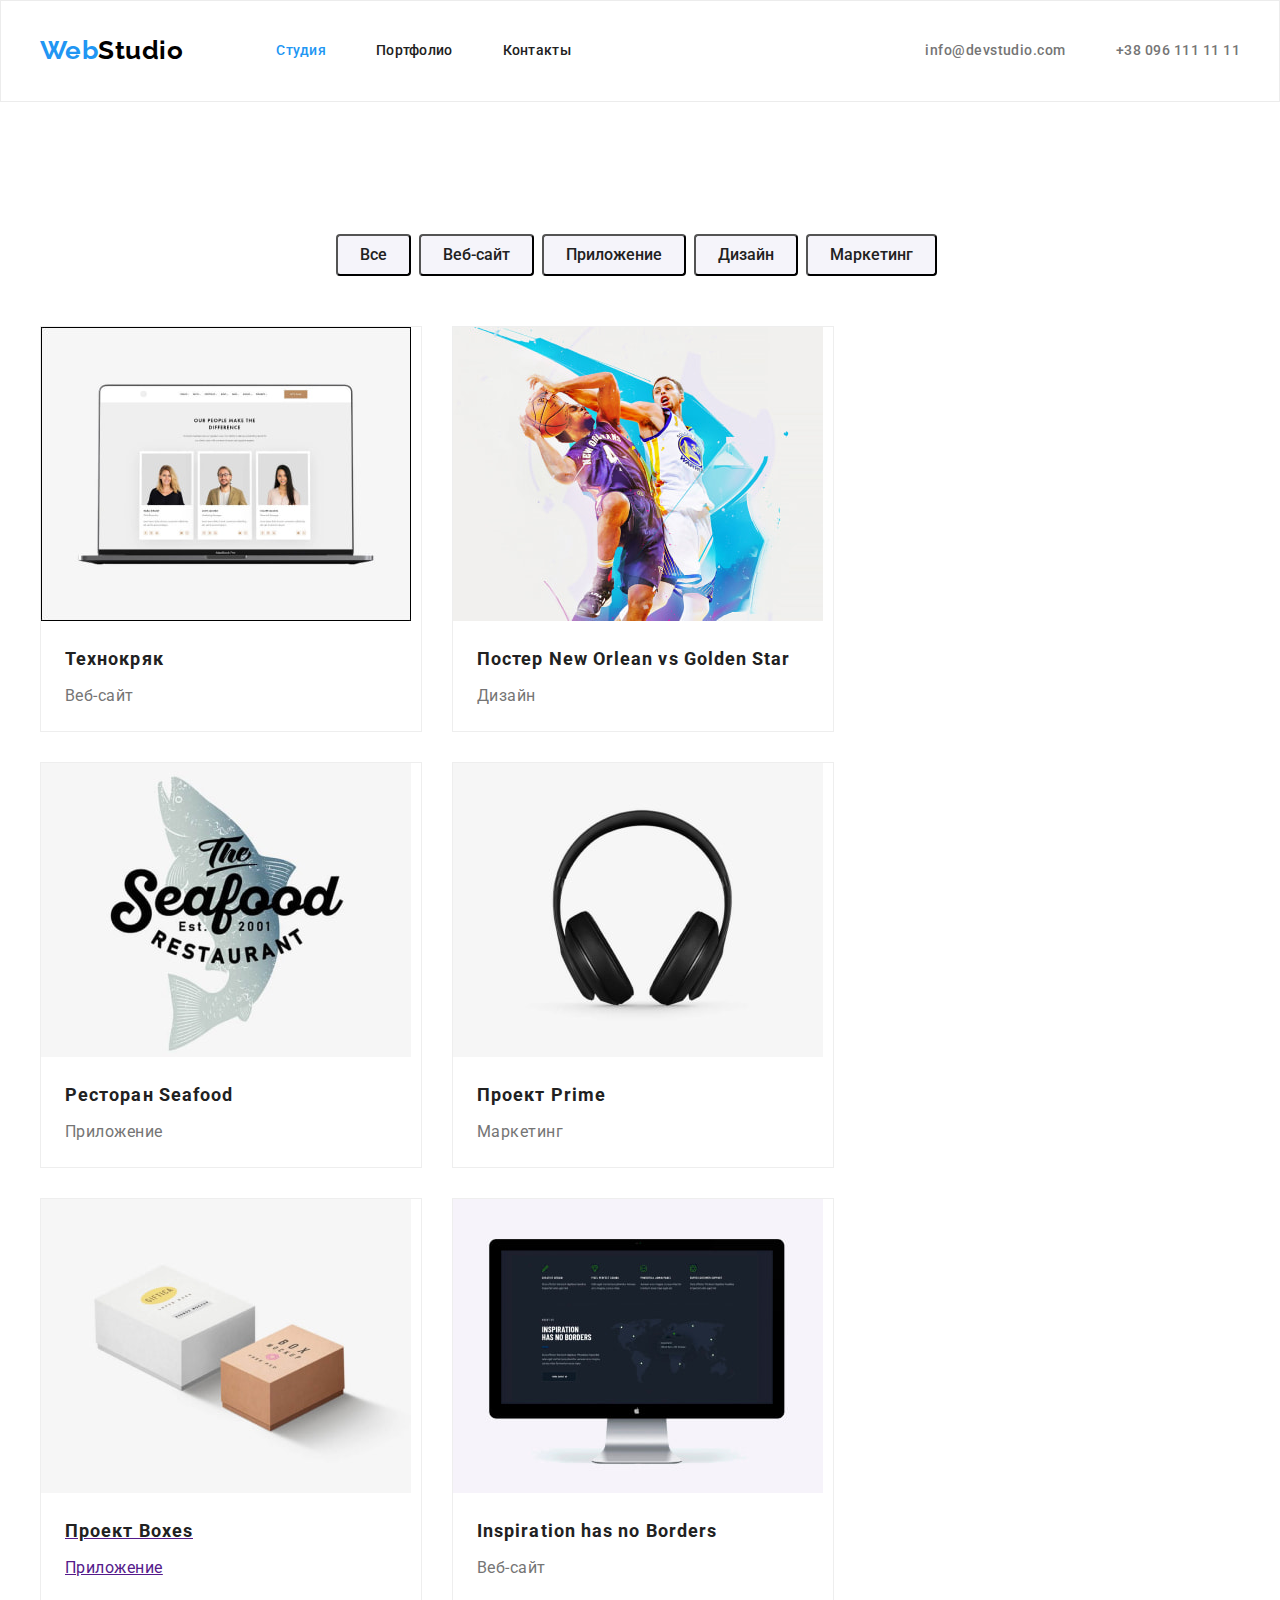
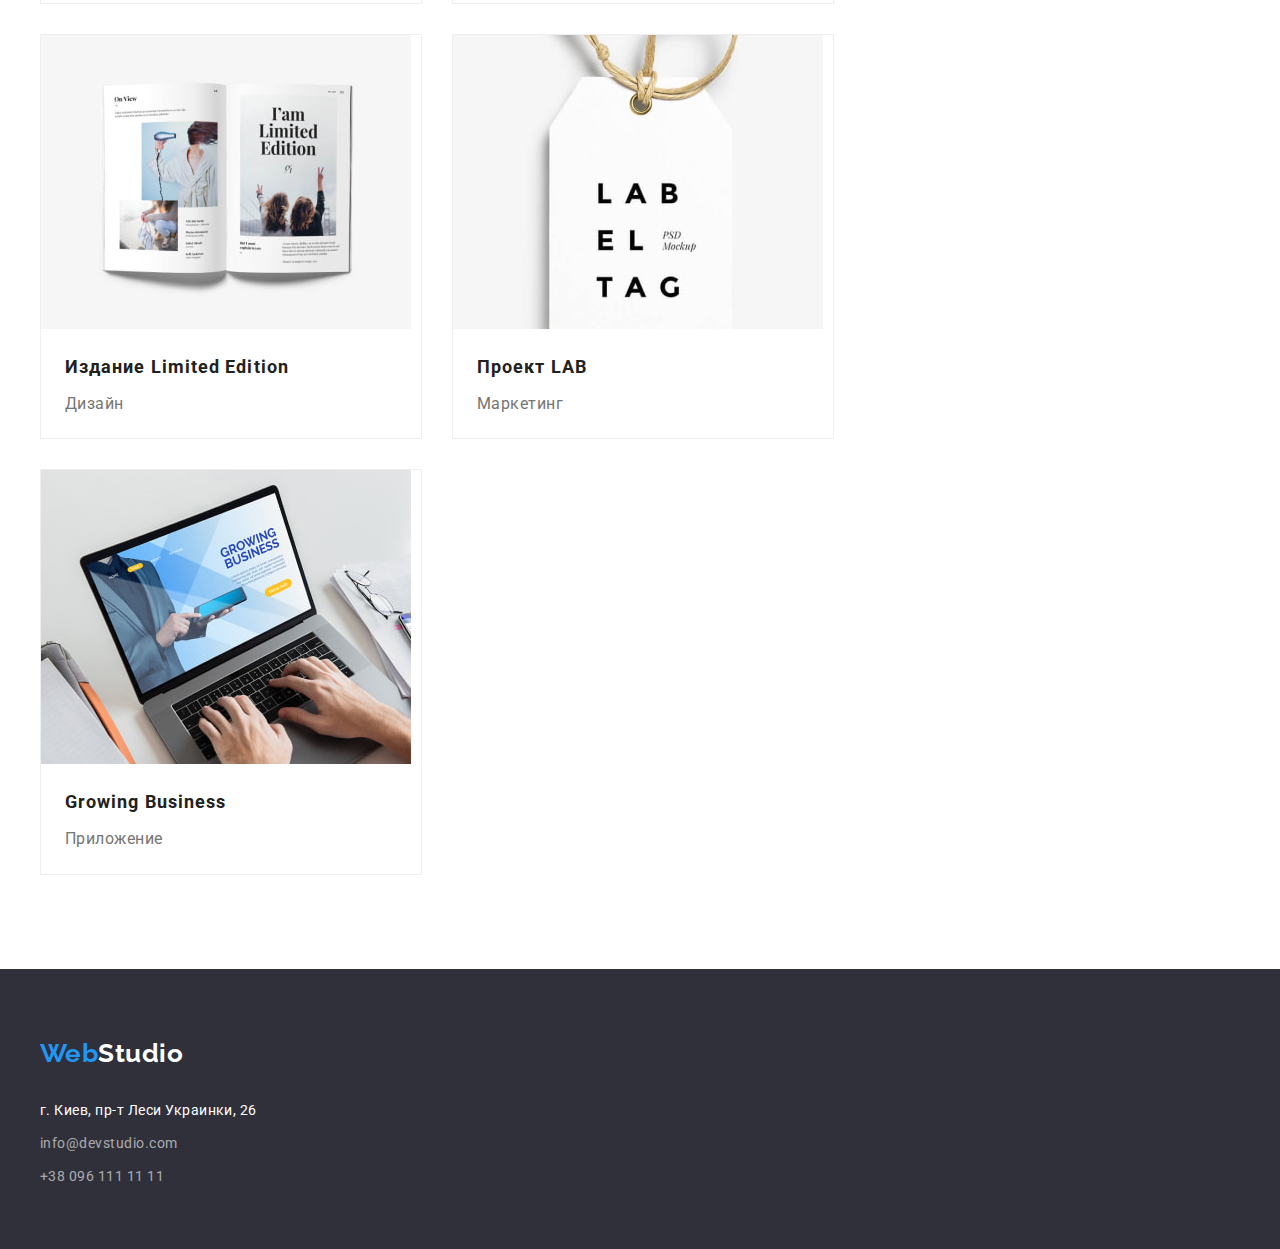
==== commit 5a313429: "правки" ====
--- a/portfolio.html
+++ b/portfolio.html
@@ -46,7 +46,8 @@
             <a href="mailto:info@devstudio.com" class="aught-nav-link link">info@devstudio.com</a>
           </li>
           
-          <li class="aught-nav-item"><a href="tel:+380961111111" class="aught-nav-link link">+38 096 111 11 11</a></li>
+          <li class="aught-nav-item"><a href="tel:+380961111111" class="aught-nav-link link">+38 096 111 11 11</a>
+          </li>
         </ul>
       </div>
     </header>
--- a/css/main.css
+++ b/css/main.css
@@ -121,9 +121,10 @@
 .aught-nav-item {
   margin-right: 50px;
 }
-aught-nav-item:last-child {
-  margin-right: 50px;
-}
+.aught-nav-item:last-child {
+  margin-right: 0px;
+}
+
 .aught-nav .aught-nav-link:hover,
 .aught-nav .aught-nav-link:focus {
   color: var(--acent-color-text);
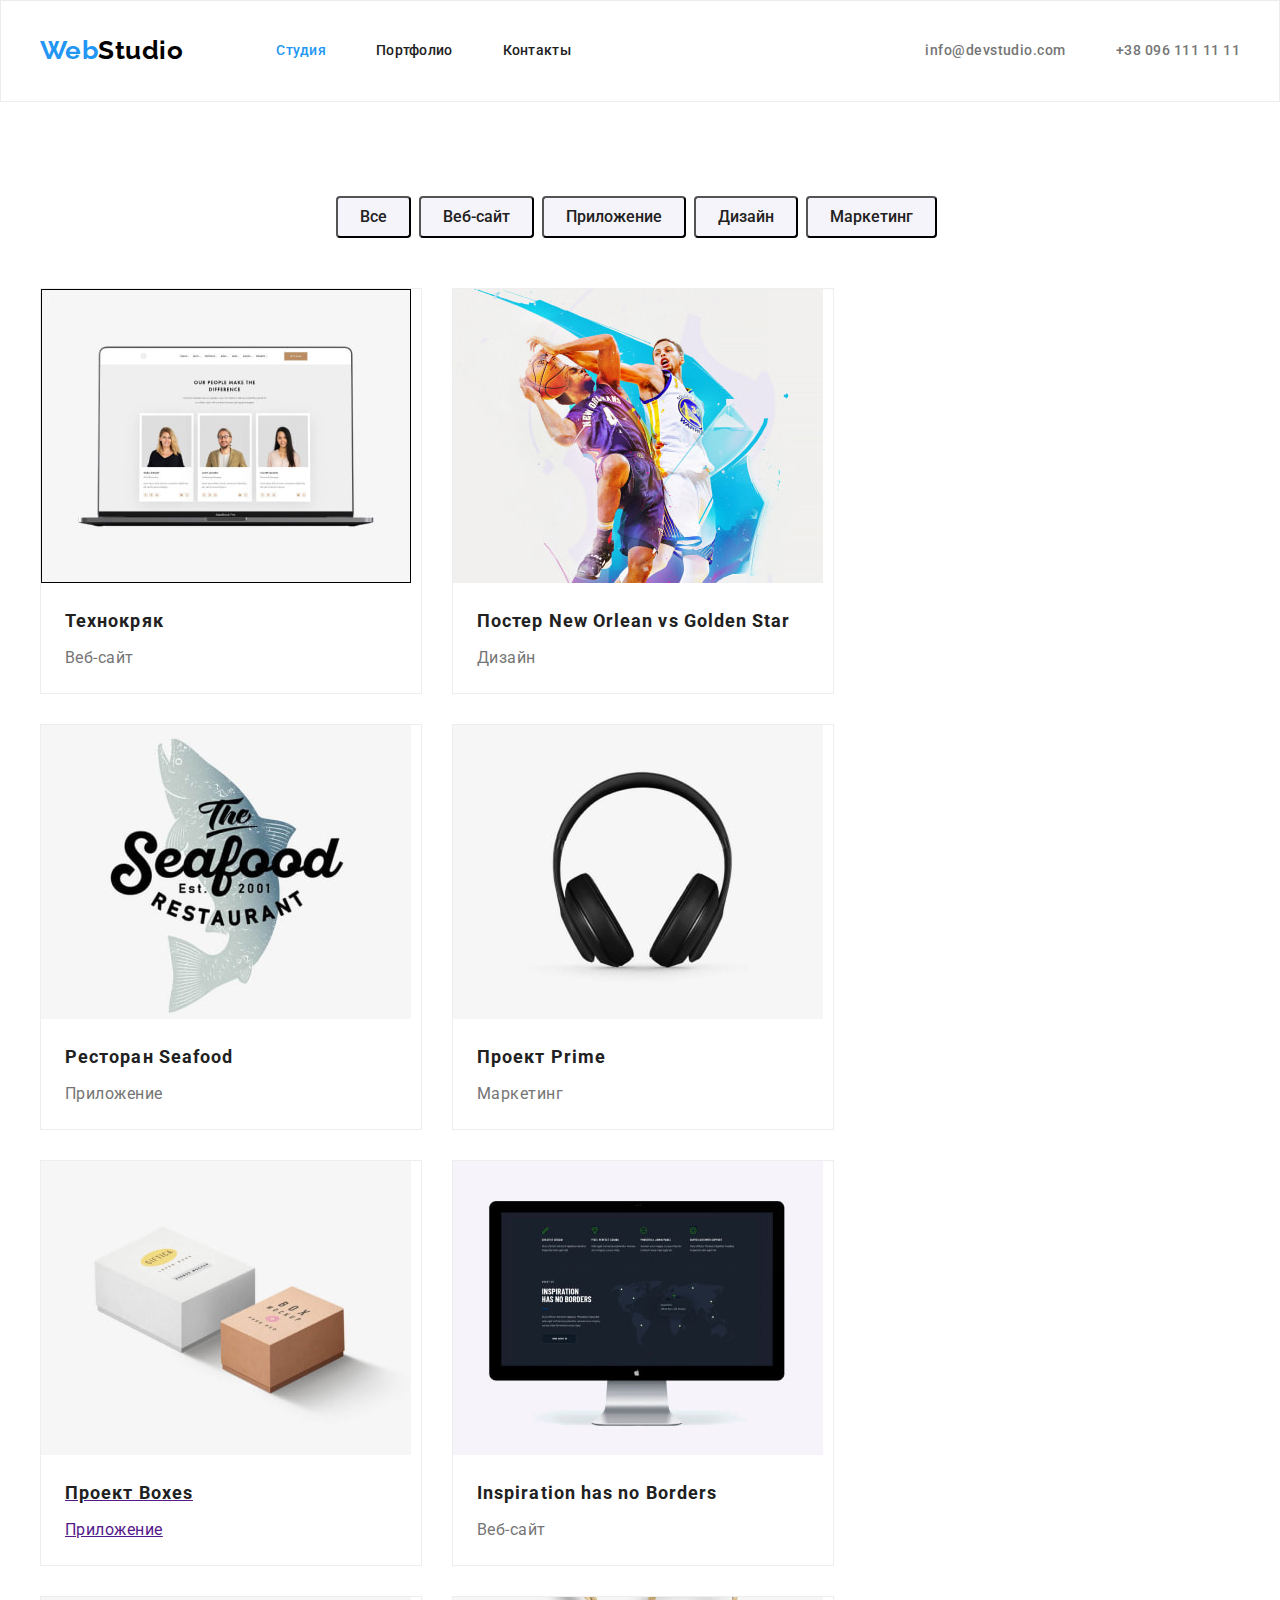
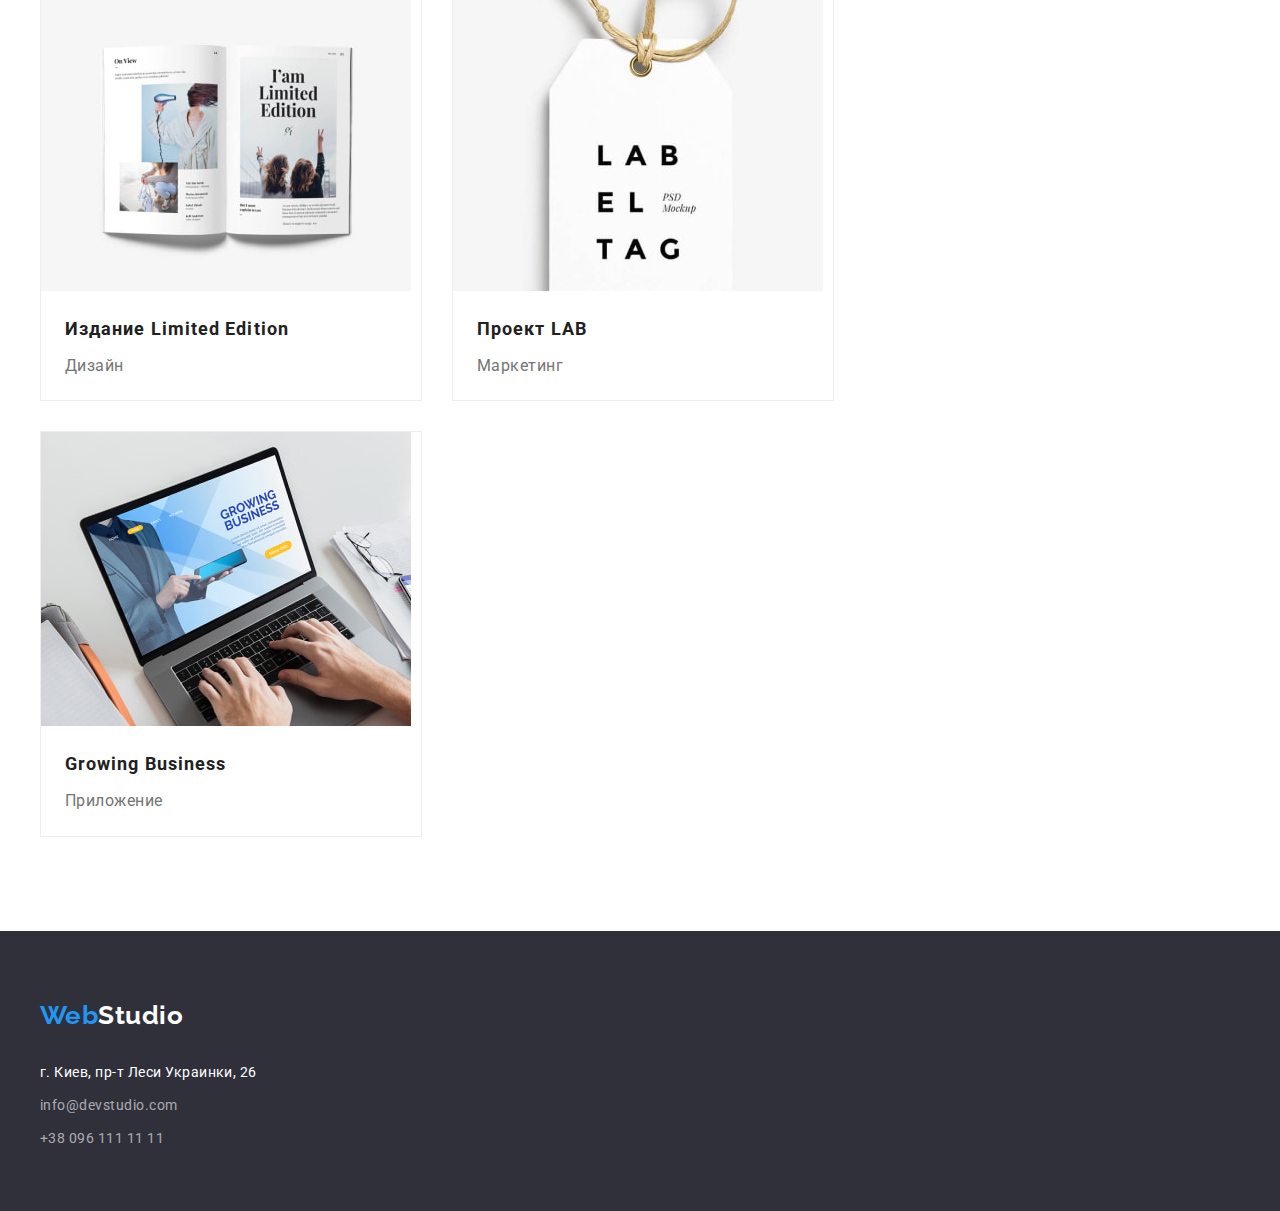
==== commit 0ed4e157: "app hidden" ====
--- a/portfolio.html
+++ b/portfolio.html
@@ -57,7 +57,7 @@
       <section class="portfolio-section section">
         <!-- кнопки -->
         <div class="container">
-          <h1 class="hidden-title">Наши работы</h1>
+          <h1 class="visually-hidden">Наши работы</h1>
           <ul class="buttons list">
             <li class="button-list"><button type="button" class="button">Все</button></li>
             <li class="button-list"><button type="button" class="button">Веб-сайт</button></li>
@@ -66,7 +66,7 @@
             <li class="button-list"><button type="button" class="button">Маркетинг</button></li>
           </ul>
           <!-- Список работ -->
-          <h2 hidden>Список работ</h2>
+          <h2 class="visually-hidden">Список работ</h2>
           <ul class="works list">
             <li class="work-item">
               <a href="" class="work-article link">
--- a/css/main.css
+++ b/css/main.css
@@ -50,8 +50,18 @@
   margin-bottom: 0;
   margin-top: 0;
 }
-.hidden-title {
-  visibility: hidden;
+.visually-hidden {
+  position: absolute;
+  width: 1px;
+  height: 1px;
+  margin: -1px;
+  border: 0;
+  padding: 0;
+
+  white-space: nowrap;
+  clip-path: inset(100%);
+  clip: rect(0 0 0 0);
+  overflow: hidden;
 }
 
 .header {
@@ -264,12 +274,14 @@
   font-size: 16px;
   line-height: 1.18;
   /* identical to box height */
-  padding-bottom: 30px;
 }
 
 .team-card {
   padding-bottom: 30px;
   padding-top: 30px;
+  box-shadow: 0px 1px 3px rgba(0, 0, 0, 0.12), 0px 1px 1px rgba(0, 0, 0, 0.14),
+    0px 2px 1px rgba(0, 0, 0, 0.2);
+  border-radius: 0px 0px 4px 4px;
 }
 .team-card > h3 {
   margin-bottom: 10px;
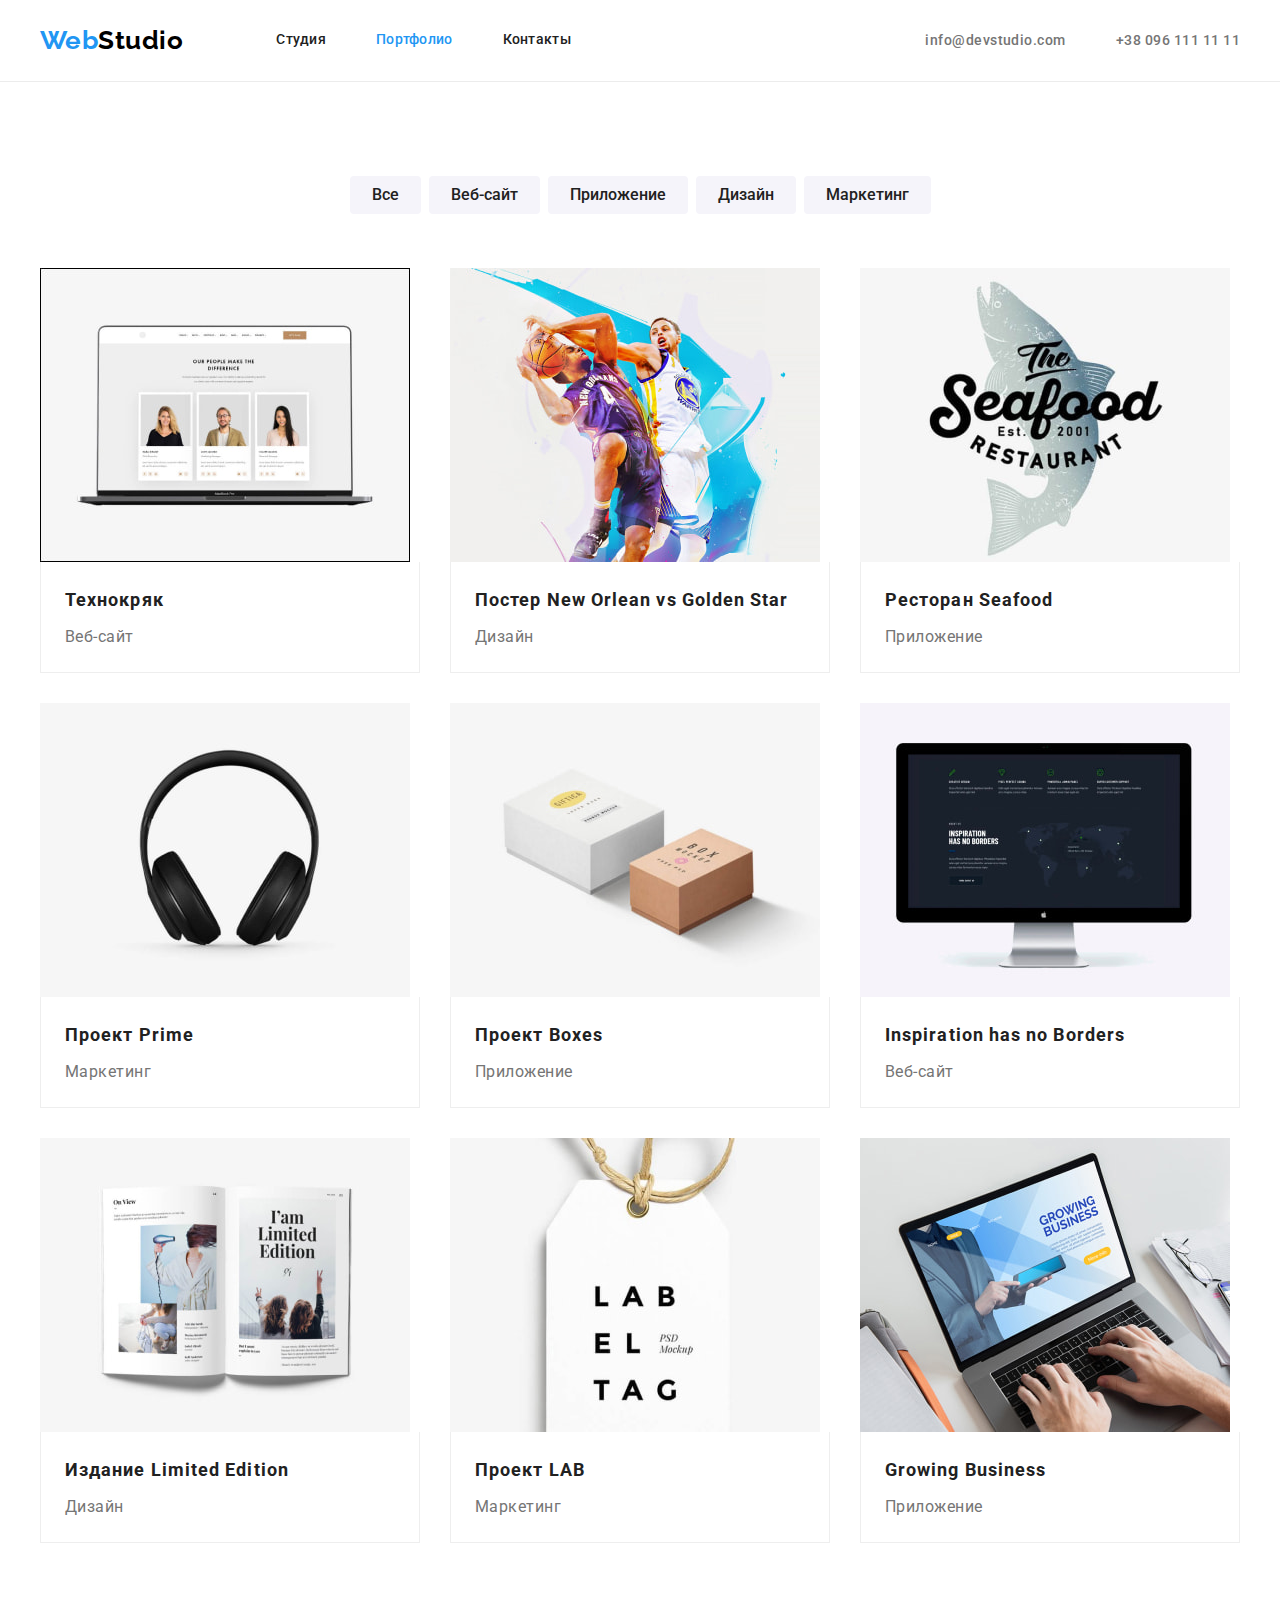
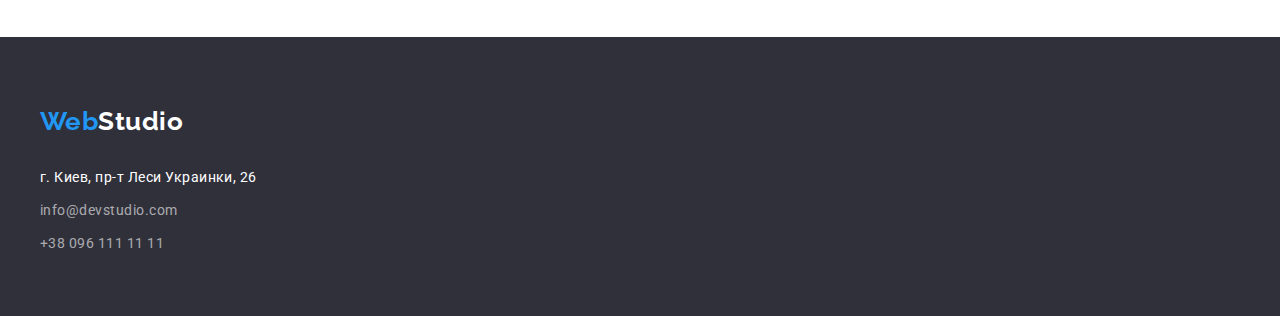
==== commit 8347e0e6: "правки от ментора" ====
--- a/portfolio.html
+++ b/portfolio.html
@@ -29,12 +29,13 @@
         <nav class="nav">
           <ul class="main-nav list">
             <li class="nav-item">
-              <a href="index.html" class="main-nav-link link">
-                <span class="color-studio">Студия</span></a
-              >
+              <a href="index.html" class="main-nav-link link">Студия</a>
             </li>
             <li class="nav-item">
-              <a href="./portfolio.html" class="main-nav-link link"> Портфолио</a>
+              <a href="./portfolio.html" class="main-nav-link link">
+                <span class="color-portfolio">Портфолио</span>
+              </a>
+              
             </li>
             <li class="nav-item">
               <a href="" class="main-nav-link link">Контакты</a>
@@ -113,7 +114,7 @@
               </a>
             </li>
             <li class="work-item">
-              <a href="" ="work-article link">
+              <a href="" class="work-article link">
                 <div class="thumb">
                   <img src="Images/Booxes.jpg" alt="Коробки" width="370" />
                 </div>
--- a/css/main.css
+++ b/css/main.css
@@ -67,7 +67,7 @@
 .header {
   padding-top: 25px;
   padding-bottom: 25px;
-  border: 1px solid #ececec;
+  border-bottom: 1px solid #ececec;
 }
 .content-header {
   display: flex;
@@ -80,7 +80,7 @@
 
   font-weight: 700;
   font-size: 26px;
-  line-height: 1.92;
+  line-height: 1.19;
 
   margin-right: 93px;
 }
@@ -171,7 +171,7 @@
   color: var(--color-hero);
 
   margin: 0 auto 30px;
-  max-width: 696;
+  width: 696px;
 }
 
 .hero-btn {
@@ -205,6 +205,7 @@
 }
 .values-list {
   margin-right: 30px;
+  width: 270px;
 }
 .values-list:last-child {
   margin-right: 0;
@@ -340,25 +341,25 @@
   color: var(--secondary-color-text);
   background: var(--color-button-background);
   border-radius: 4px;
-}
-.button {
+  border: none;
   cursor: pointer;
-}
+  padding: 6px 22px;
+}
+
 .buttons {
   display: flex;
   justify-content: center;
-}
-.button {
-  padding: 6px 22px;
-  margin-bottom: 50px;
-}
+  margin-bottom: 54px;
+}
+
 .button-list {
   margin-right: 8px;
 }
 
 .button-list:last-child {
-  margin-right: 8px;
-}
+  margin-right: 0;
+}
+
 .buttons .button:hover,
 .buttons .button:focus {
   color: var(--acent-color-button-text);
@@ -371,7 +372,7 @@
   margin-left: -30px;
   margin-top: -30px;
 }
-.works > .work-item {
+.work-item {
   flex-basis: calc(100% / 3 - 30px);
   margin-left: 30px;
   margin-top: 30px;
@@ -384,9 +385,7 @@
   /* identical to box height, or 200% */
   letter-spacing: 0.06em;
 }
-.work-item {
-  border: 1px solid #eeeeee;
-}
+
 .work-item p {
   font-size: 16px;
   line-height: 1.87;
@@ -396,6 +395,9 @@
 
 .item-content {
   padding: 20px 24px;
+  border-right: 1px solid #eeeeee;
+  border-bottom: 1px solid #eeeeee;
+  border-left: 1px solid #eeeeee;
 }
 
 .item-content > h3 {
